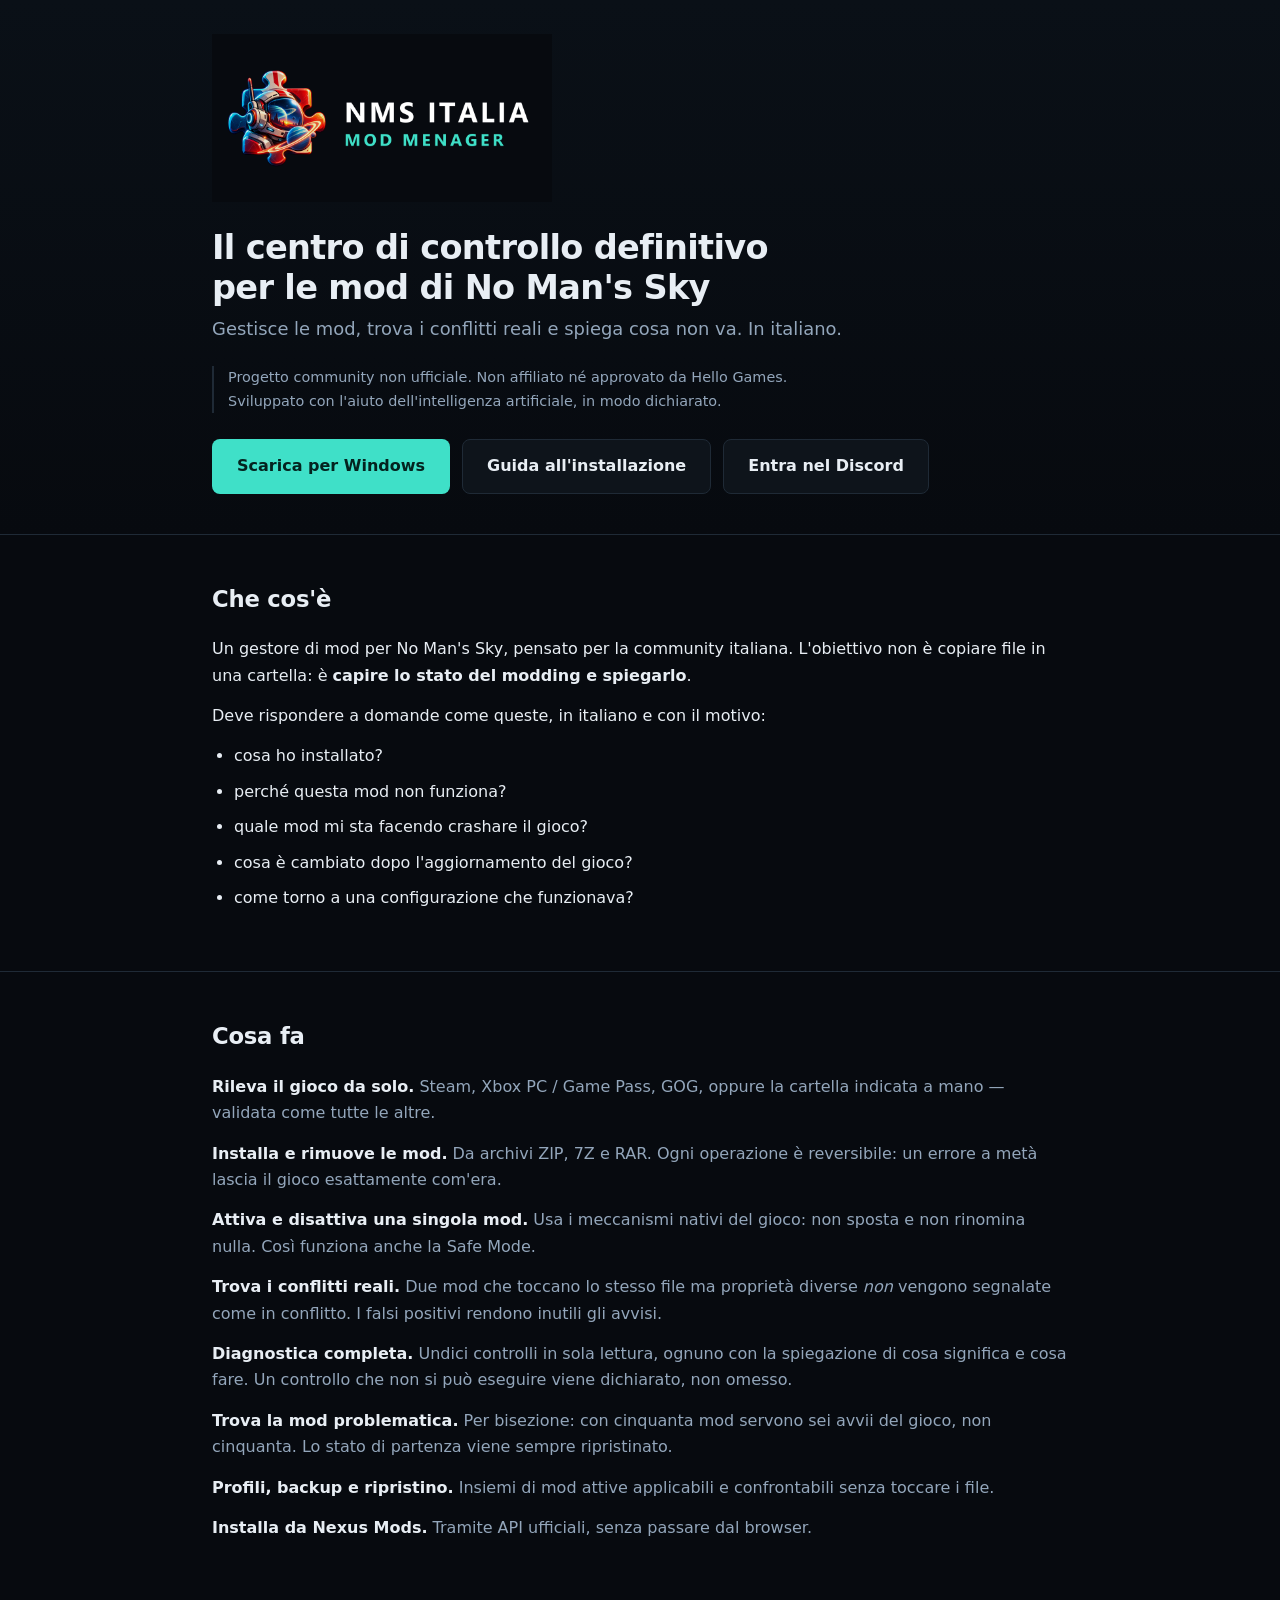
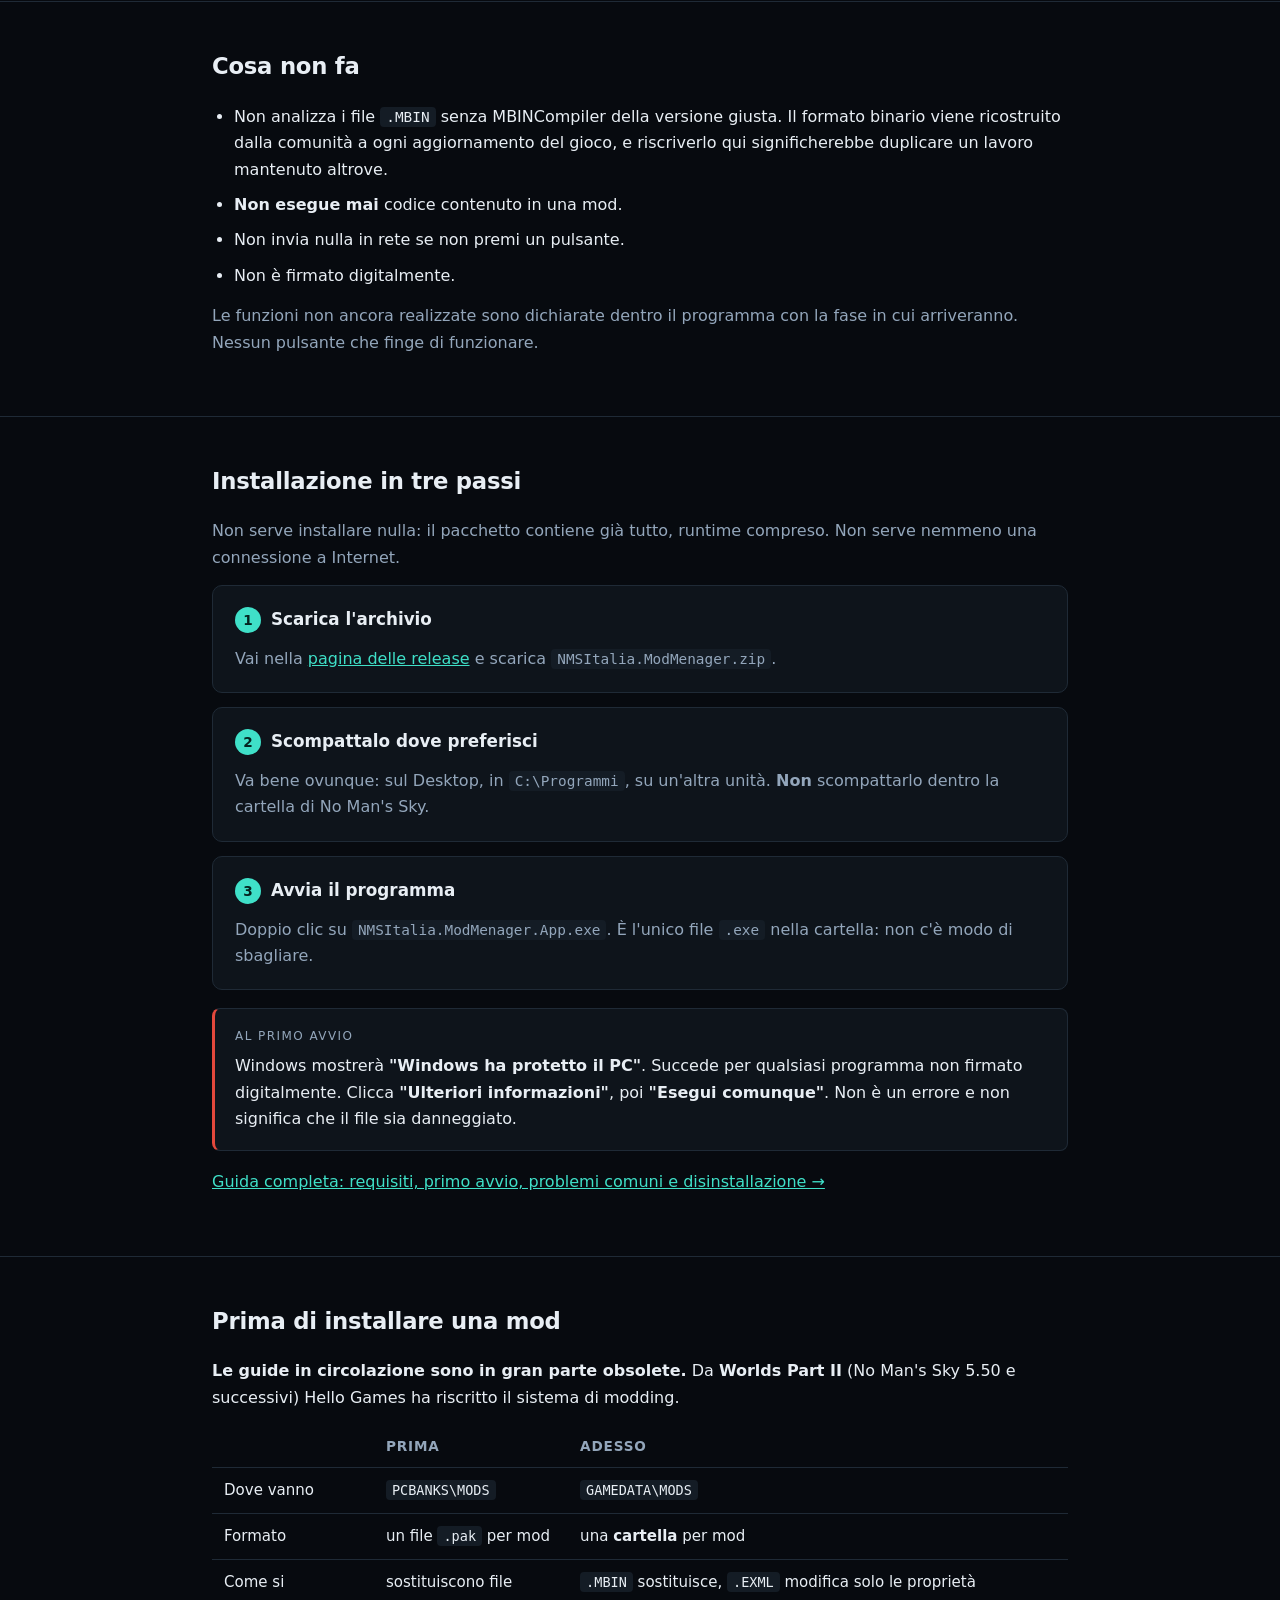
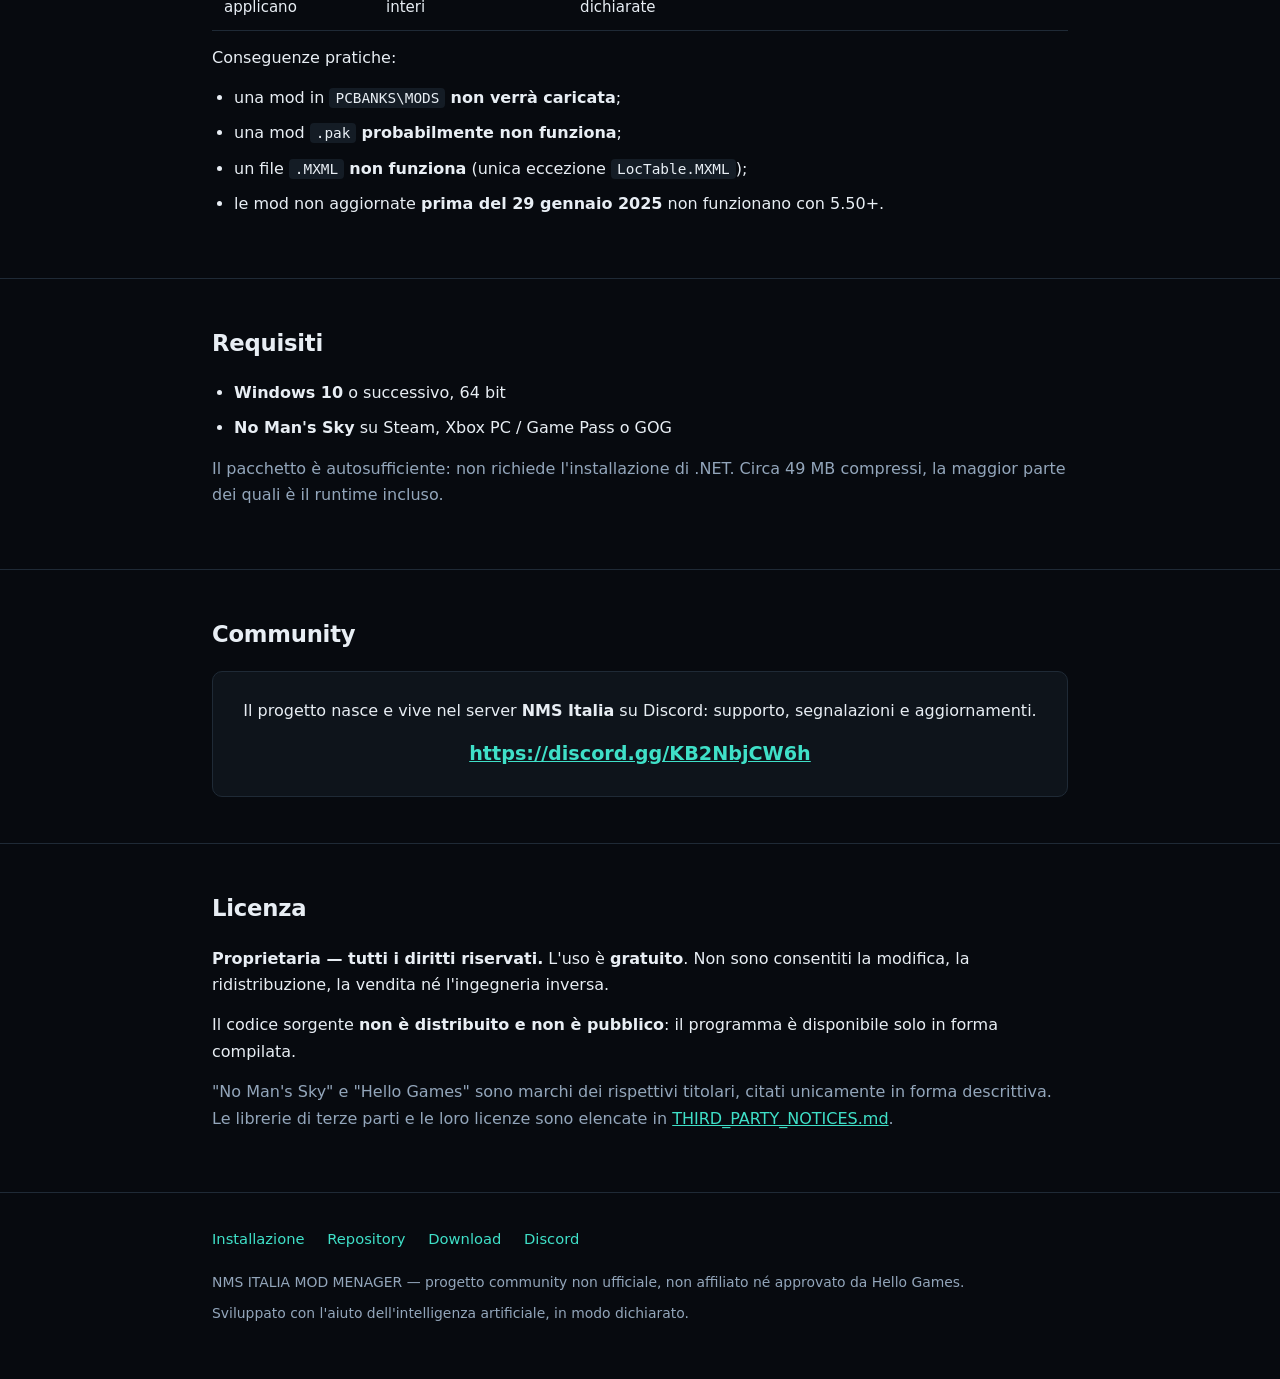
==== index.html @ 09c01c79 "Sito del progetto e guida all'installazione Aggiunta una pagina pubblica, perche' il repository da s" ====
<!DOCTYPE html>
<html lang="it">
<head>
<meta charset="utf-8">
<meta name="viewport" content="width=device-width, initial-scale=1">
<title>NMS ITALIA MOD MENAGER — gestore di mod per No Man's Sky</title>
<meta name="description" content="Gestore di mod per No Man's Sky, in italiano: rileva il gioco, installa e rimuove le mod, trova i conflitti reali e diagnostica i problemi. Gratuito, per Windows.">
<meta property="og:title" content="NMS ITALIA MOD MENAGER">
<meta property="og:description" content="Il centro di controllo definitivo per le mod di No Man's Sky. Gratuito, in italiano, per Windows.">
<meta property="og:image" content="docs/immagini/lockup.png">
<meta property="og:type" content="website">
<link rel="icon" href="docs/immagini/icona.png">
<link rel="stylesheet" href="stile.css">
</head>
<body>

<header>
  <div class="contenitore">
    <img class="marchio" src="docs/immagini/lockup.png" alt="NMS ITALIA MOD MENAGER">
    <h1>Il centro di controllo definitivo<br>per le mod di No Man's Sky</h1>
    <p class="tagline">Gestisce le mod, trova i conflitti reali e spiega cosa non va. In italiano.</p>
    <p class="avviso">
      Progetto community non ufficiale. Non affiliato né approvato da Hello Games.<br>
      Sviluppato con l'aiuto dell'intelligenza artificiale, in modo dichiarato.
    </p>
    <div class="pulsanti">
      <a class="bottone primario" href="https://github.com/Sbri0110/NMS-ITALIA-MOD-MENAGER/releases/latest">Scarica per Windows</a>
      <a class="bottone secondario" href="installazione.html">Guida all'installazione</a>
      <a class="bottone secondario" href="https://discord.gg/KB2NbjCW6h">Entra nel Discord</a>
    </div>
  </div>
</header>

<section>
  <div class="contenitore">
    <h2>Che cos'è</h2>
    <p>
      Un gestore di mod per No Man's Sky, pensato per la community italiana.
      L'obiettivo non è copiare file in una cartella: è <strong>capire lo stato del
      modding e spiegarlo</strong>.
    </p>
    <p>Deve rispondere a domande come queste, in italiano e con il motivo:</p>
    <ul>
      <li>cosa ho installato?</li>
      <li>perché questa mod non funziona?</li>
      <li>quale mod mi sta facendo crashare il gioco?</li>
      <li>cosa è cambiato dopo l'aggiornamento del gioco?</li>
      <li>come torno a una configurazione che funzionava?</li>
    </ul>
  </div>
</section>

<section>
  <div class="contenitore">
    <h2>Cosa fa</h2>
    <div class="funzione"><b>Rileva il gioco da solo.</b> <span>Steam, Xbox PC / Game Pass, GOG, oppure la cartella indicata a mano — validata come tutte le altre.</span></div>
    <div class="funzione"><b>Installa e rimuove le mod.</b> <span>Da archivi ZIP, 7Z e RAR. Ogni operazione è reversibile: un errore a metà lascia il gioco esattamente com'era.</span></div>
    <div class="funzione"><b>Attiva e disattiva una singola mod.</b> <span>Usa i meccanismi nativi del gioco: non sposta e non rinomina nulla. Così funziona anche la Safe Mode.</span></div>
    <div class="funzione"><b>Trova i conflitti reali.</b> <span>Due mod che toccano lo stesso file ma proprietà diverse <em>non</em> vengono segnalate come in conflitto. I falsi positivi rendono inutili gli avvisi.</span></div>
    <div class="funzione"><b>Diagnostica completa.</b> <span>Undici controlli in sola lettura, ognuno con la spiegazione di cosa significa e cosa fare. Un controllo che non si può eseguire viene dichiarato, non omesso.</span></div>
    <div class="funzione"><b>Trova la mod problematica.</b> <span>Per bisezione: con cinquanta mod servono sei avvii del gioco, non cinquanta. Lo stato di partenza viene sempre ripristinato.</span></div>
    <div class="funzione"><b>Profili, backup e ripristino.</b> <span>Insiemi di mod attive applicabili e confrontabili senza toccare i file.</span></div>
    <div class="funzione"><b>Installa da Nexus Mods.</b> <span>Tramite API ufficiali, senza passare dal browser.</span></div>
  </div>
</section>

<section>
  <div class="contenitore">
    <h2>Cosa non fa</h2>
    <ul>
      <li>Non analizza i file <code>.MBIN</code> senza MBINCompiler della versione giusta. Il formato binario viene ricostruito dalla comunità a ogni aggiornamento del gioco, e riscriverlo qui significherebbe duplicare un lavoro mantenuto altrove.</li>
      <li><strong>Non esegue mai</strong> codice contenuto in una mod.</li>
      <li>Non invia nulla in rete se non premi un pulsante.</li>
      <li>Non è firmato digitalmente.</li>
    </ul>
    <p style="color:var(--testo-tenue)">
      Le funzioni non ancora realizzate sono dichiarate dentro il programma con la
      fase in cui arriveranno. Nessun pulsante che finge di funzionare.
    </p>
  </div>
</section>

<section id="installazione">
  <div class="contenitore">
    <h2>Installazione in tre passi</h2>
    <p style="color:var(--testo-tenue)">
      Non serve installare nulla: il pacchetto contiene già tutto, runtime compreso.
      Non serve nemmeno una connessione a Internet.
    </p>

    <div class="passo">
      <span class="numero">1</span><h3>Scarica l'archivio</h3>
      <p>
        Vai nella <a href="https://github.com/Sbri0110/NMS-ITALIA-MOD-MENAGER/releases/latest">pagina delle release</a>
        e scarica <code>NMSItalia.ModMenager.zip</code>.
      </p>
    </div>

    <div class="passo">
      <span class="numero">2</span><h3>Scompattalo dove preferisci</h3>
      <p>
        Va bene ovunque: sul Desktop, in <code>C:\Programmi</code>, su un'altra unità.
        <strong>Non</strong> scompattarlo dentro la cartella di No Man's Sky.
      </p>
    </div>

    <div class="passo">
      <span class="numero">3</span><h3>Avvia il programma</h3>
      <p>
        Doppio clic su <code>NMSItalia.ModMenager.App.exe</code>. È l'unico file
        <code>.exe</code> nella cartella: non c'è modo di sbagliare.
      </p>
    </div>

    <div class="riquadro attenzione">
      <p class="titolo">Al primo avvio</p>
      <p style="margin:0">
        Windows mostrerà <strong>"Windows ha protetto il PC"</strong>. Succede per
        qualsiasi programma non firmato digitalmente. Clicca
        <strong>"Ulteriori informazioni"</strong>, poi <strong>"Esegui comunque"</strong>.
        Non è un errore e non significa che il file sia danneggiato.
      </p>
    </div>

    <p>
      <a href="installazione.html">Guida completa: requisiti, primo avvio, problemi comuni e disinstallazione →</a>
    </p>
  </div>
</section>

<section>
  <div class="contenitore">
    <h2>Prima di installare una mod</h2>
    <p>
      <strong>Le guide in circolazione sono in gran parte obsolete.</strong> Da
      <strong>Worlds Part II</strong> (No Man's Sky 5.50 e successivi) Hello Games ha
      riscritto il sistema di modding.
    </p>
    <table>
      <tr><th></th><th>Prima</th><th>Adesso</th></tr>
      <tr><td>Dove vanno</td><td><code>PCBANKS\MODS</code></td><td><code>GAMEDATA\MODS</code></td></tr>
      <tr><td>Formato</td><td>un file <code>.pak</code> per mod</td><td>una <strong>cartella</strong> per mod</td></tr>
      <tr><td>Come si applicano</td><td>sostituiscono file interi</td><td><code>.MBIN</code> sostituisce, <code>.EXML</code> modifica solo le proprietà dichiarate</td></tr>
    </table>
    <p>Conseguenze pratiche:</p>
    <ul>
      <li>una mod in <code>PCBANKS\MODS</code> <strong>non verrà caricata</strong>;</li>
      <li>una mod <code>.pak</code> <strong>probabilmente non funziona</strong>;</li>
      <li>un file <code>.MXML</code> <strong>non funziona</strong> (unica eccezione <code>LocTable.MXML</code>);</li>
      <li>le mod non aggiornate <strong>prima del 29 gennaio 2025</strong> non funzionano con 5.50+.</li>
    </ul>
  </div>
</section>

<section>
  <div class="contenitore">
    <h2>Requisiti</h2>
    <ul>
      <li><strong>Windows 10</strong> o successivo, 64 bit</li>
      <li><strong>No Man's Sky</strong> su Steam, Xbox PC / Game Pass o GOG</li>
    </ul>
    <p style="color:var(--testo-tenue)">
      Il pacchetto è autosufficiente: non richiede l'installazione di .NET.
      Circa 49 MB compressi, la maggior parte dei quali è il runtime incluso.
    </p>
  </div>
</section>

<section>
  <div class="contenitore">
    <h2>Community</h2>
    <div class="discord">
      <p style="margin-top:0">
        Il progetto nasce e vive nel server <strong>NMS Italia</strong> su Discord:
        supporto, segnalazioni e aggiornamenti.
      </p>
      <a href="https://discord.gg/KB2NbjCW6h">https://discord.gg/KB2NbjCW6h</a>
    </div>
  </div>
</section>

<section>
  <div class="contenitore">
    <h2>Licenza</h2>
    <p>
      <strong>Proprietaria — tutti i diritti riservati.</strong> L'uso è
      <strong>gratuito</strong>. Non sono consentiti la modifica, la
      ridistribuzione, la vendita né l'ingegneria inversa.
    </p>
    <p>
      Il codice sorgente <strong>non è distribuito e non è pubblico</strong>: il
      programma è disponibile solo in forma compilata.
    </p>
    <p style="color:var(--testo-tenue)">
      "No Man's Sky" e "Hello Games" sono marchi dei rispettivi titolari, citati
      unicamente in forma descrittiva. Le librerie di terze parti e le loro licenze
      sono elencate in <a href="https://github.com/Sbri0110/NMS-ITALIA-MOD-MENAGER/blob/main/THIRD_PARTY_NOTICES.md">THIRD_PARTY_NOTICES.md</a>.
    </p>
  </div>
</section>

<footer>
  <div class="contenitore">
    <nav class="sopra">
      <a href="installazione.html">Installazione</a>
      <a href="https://github.com/Sbri0110/NMS-ITALIA-MOD-MENAGER">Repository</a>
      <a href="https://github.com/Sbri0110/NMS-ITALIA-MOD-MENAGER/releases/latest">Download</a>
      <a href="https://discord.gg/KB2NbjCW6h">Discord</a>
    </nav>
    <p>NMS ITALIA MOD MENAGER — progetto community non ufficiale, non affiliato né approvato da Hello Games.</p>
    <p>Sviluppato con l'aiuto dell'intelligenza artificiale, in modo dichiarato.</p>
  </div>
</footer>

</body>
</html>
---- stile.css ----
/* NMS ITALIA MOD MENAGER — foglio di stile del sito.
   Nessuna risorsa esterna: niente font remoti, niente CDN. Il sito funziona
   anche offline, come il programma. */

:root {
  --sfondo: #070A0F;
  --superficie: #0E141B;
  --superficie-alta: #141C25;
  --bordo: #1F2A36;
  --testo: #E8EEF4;
  --testo-tenue: #93A6BB;
  --accento: #3FE0C8;
  --rosso: #E4483C;
}

* { box-sizing: border-box; }
html { scroll-behavior: smooth; }

body {
  margin: 0;
  background: var(--sfondo);
  color: var(--testo);
  font-family: "Segoe UI", system-ui, -apple-system, sans-serif;
  font-size: 16px;
  line-height: 1.65;
  -webkit-font-smoothing: antialiased;
}

.contenitore { max-width: 900px; margin: 0 auto; padding: 0 22px; }
a { color: var(--accento); }

/* --- Intestazione --- */
header {
  border-bottom: 1px solid var(--bordo);
  background: linear-gradient(180deg, #0A1017 0%, var(--sfondo) 100%);
  padding: 34px 0 40px;
}
.marchio { max-width: 340px; width: 100%; height: auto; display: block; }
h1 {
  font-size: 2.1rem;
  margin: 26px 0 6px;
  letter-spacing: -0.02em;
  line-height: 1.2;
}
.tagline { color: var(--testo-tenue); font-size: 1.12rem; margin: 0 0 22px; }
.avviso {
  color: var(--testo-tenue);
  font-size: 0.9rem;
  border-left: 2px solid var(--bordo);
  padding-left: 14px;
  margin: 0 0 26px;
}

/* --- Pulsanti --- */
.pulsanti { display: flex; flex-wrap: wrap; gap: 12px; }
.bottone {
  display: inline-block;
  padding: 13px 24px;
  border-radius: 8px;
  text-decoration: none;
  font-weight: 600;
  border: 1px solid transparent;
  transition: opacity 0.15s;
}
.bottone:hover { opacity: 0.85; }
.primario { background: var(--accento); color: #04231F; }
.secondario { border-color: var(--bordo); color: var(--testo); background: var(--superficie); }

/* --- Sezioni --- */
section { padding: 46px 0; border-bottom: 1px solid var(--bordo); }
h2 { font-size: 1.42rem; margin: 0 0 18px; letter-spacing: -0.01em; }
h3 { font-size: 1.05rem; margin: 26px 0 8px; }
p { margin: 0 0 14px; }
ul { padding-left: 22px; margin: 0 0 14px; }
li { margin-bottom: 9px; }
ol { padding-left: 22px; }
code {
  background: var(--superficie-alta);
  padding: 2px 6px;
  border-radius: 4px;
  font-size: 0.9em;
  font-family: Consolas, "DejaVu Sans Mono", monospace;
}
pre {
  background: var(--superficie-alta);
  border: 1px solid var(--bordo);
  border-radius: 8px;
  padding: 14px 16px;
  overflow-x: auto;
  font-size: 0.88rem;
}
pre code { background: none; padding: 0; }

/* --- Elenchi con titolo --- */
.funzione { margin-bottom: 14px; }
.funzione b { color: var(--testo); }
.funzione span { color: var(--testo-tenue); }

/* --- Passi --- */
.passo {
  background: var(--superficie);
  border: 1px solid var(--bordo);
  border-radius: 10px;
  padding: 20px 22px;
  margin-bottom: 14px;
}
.passo .numero {
  display: inline-block;
  width: 26px; height: 26px;
  line-height: 26px;
  text-align: center;
  border-radius: 50%;
  background: var(--accento);
  color: #04231F;
  font-weight: 700;
  font-size: 0.85rem;
  margin-right: 10px;
}
.passo h3 { display: inline; margin: 0; font-size: 1.05rem; }
.passo p { margin: 10px 0 0; color: var(--testo-tenue); }
.passo p:first-of-type { margin-top: 12px; }

/* --- Riquadri --- */
.riquadro {
  background: var(--superficie);
  border: 1px solid var(--bordo);
  border-left: 3px solid var(--accento);
  border-radius: 8px;
  padding: 18px 20px;
  margin: 18px 0;
}
.riquadro.attenzione { border-left-color: var(--rosso); }
.riquadro .titolo {
  font-size: 0.75rem;
  letter-spacing: 0.12em;
  text-transform: uppercase;
  color: var(--testo-tenue);
  margin: 0 0 6px;
}

/* --- Tabella --- */
table { width: 100%; border-collapse: collapse; margin: 14px 0; font-size: 0.94rem; }
th, td { text-align: left; padding: 10px 12px; border-bottom: 1px solid var(--bordo); }
th {
  color: var(--testo-tenue);
  font-weight: 600;
  font-size: 0.85rem;
  text-transform: uppercase;
  letter-spacing: 0.06em;
}

/* --- Discord --- */
.discord {
  background: var(--superficie);
  border: 1px solid var(--bordo);
  border-radius: 10px;
  padding: 26px;
  text-align: center;
}
.discord a { font-size: 1.2rem; font-weight: 600; word-break: break-all; }

/* --- Navigazione e piè di pagina --- */
footer {
  padding: 34px 0 46px;
  color: var(--testo-tenue);
  font-size: 0.87rem;
}
footer p { margin: 0 0 8px; }
nav.sopra { margin-bottom: 20px; font-size: 0.92rem; }
nav.sopra a { margin-right: 18px; text-decoration: none; }
nav.sopra a:hover { text-decoration: underline; }

/* --- Sommario della guida --- */
.sommario {
  background: var(--superficie);
  border: 1px solid var(--bordo);
  border-radius: 10px;
  padding: 18px 22px;
}
.sommario ol { margin: 0; }
.sommario li { margin-bottom: 6px; }

@media (max-width: 620px) {
  h1 { font-size: 1.6rem; }
  .marchio { max-width: 260px; }
  section { padding: 34px 0; }
}
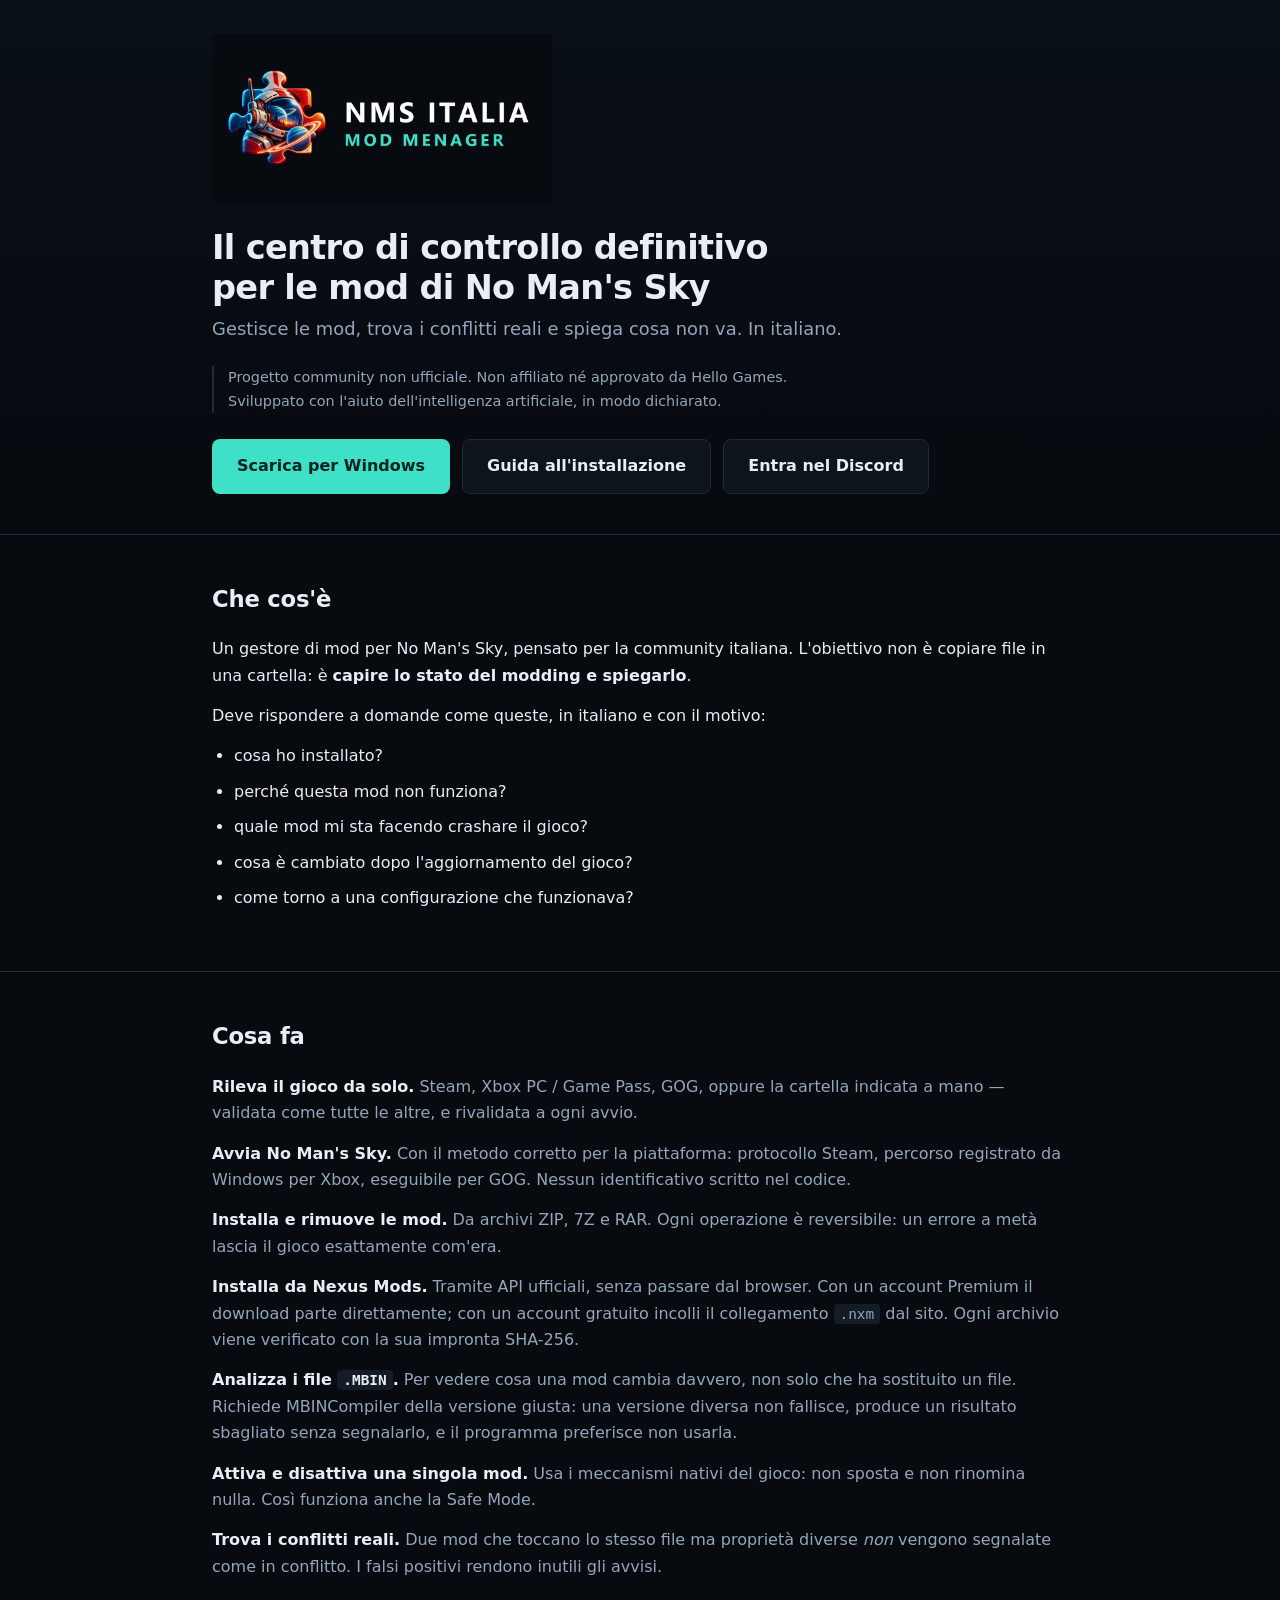
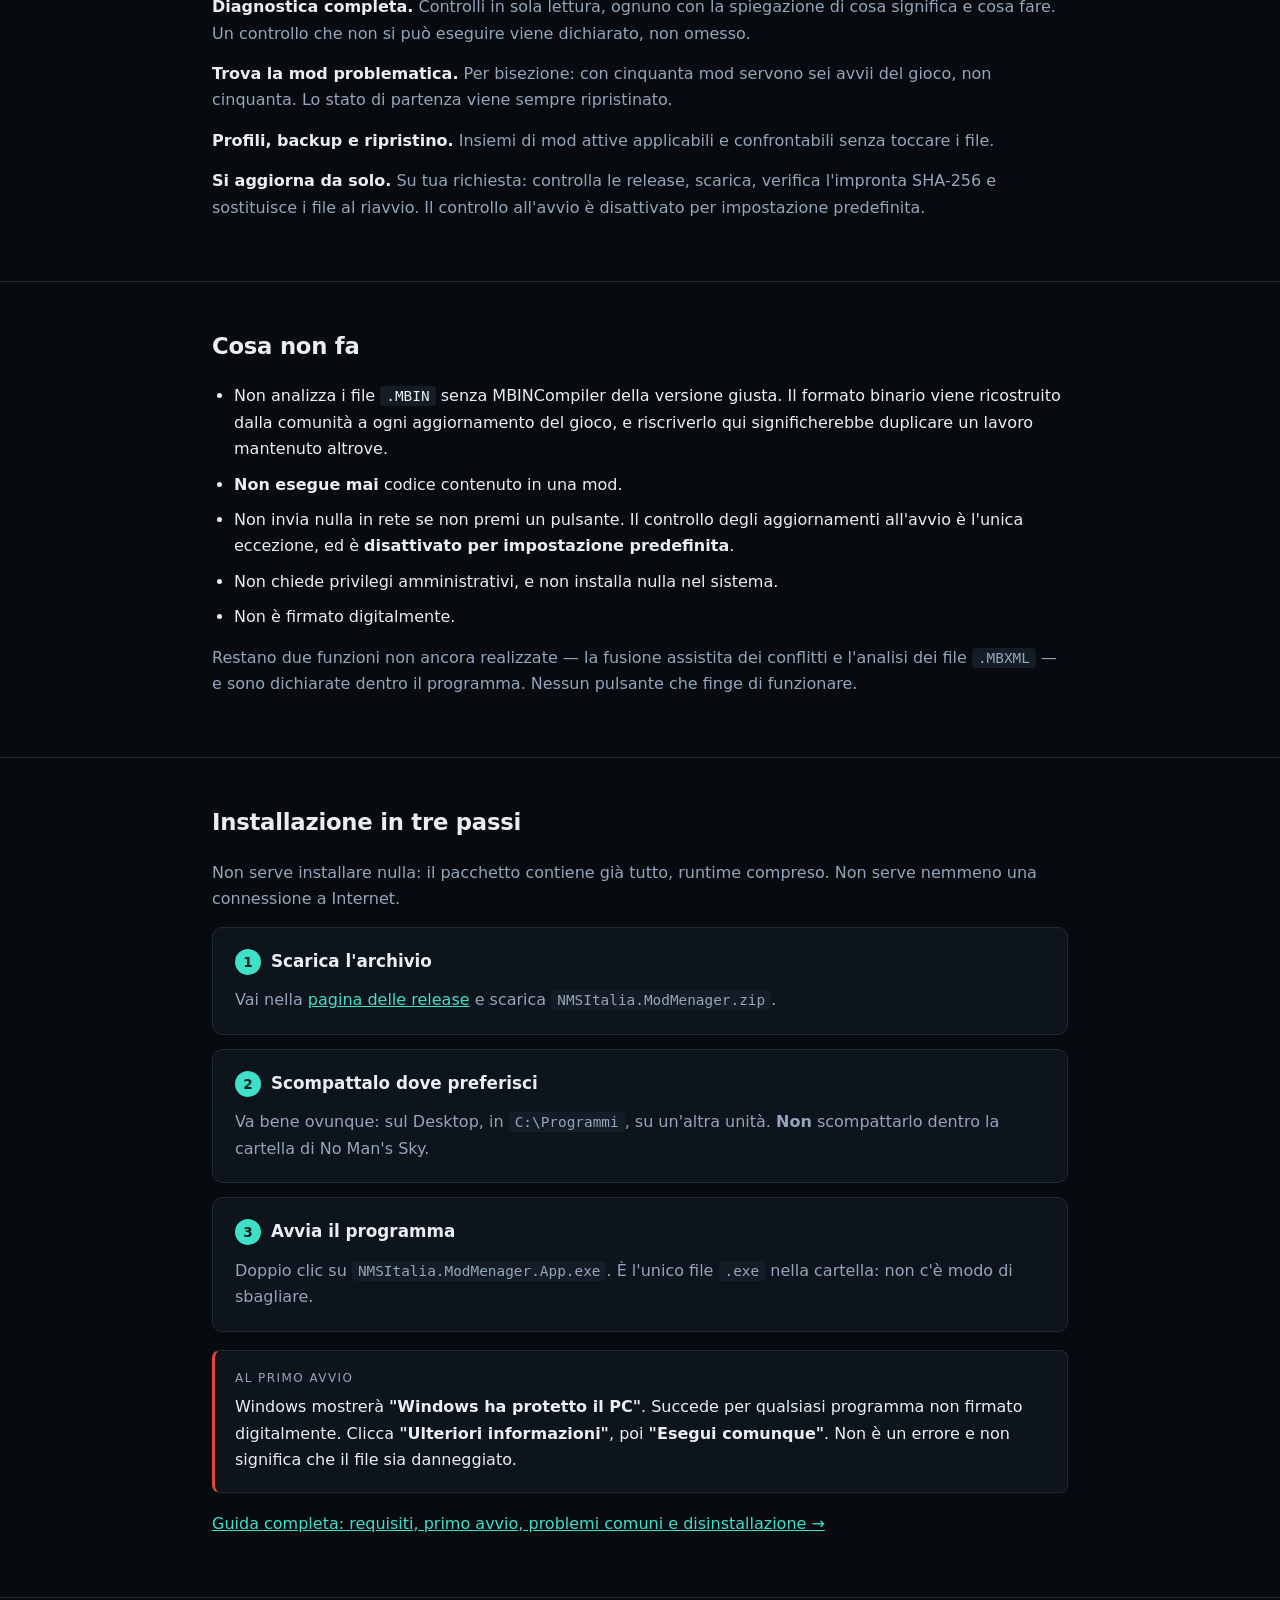
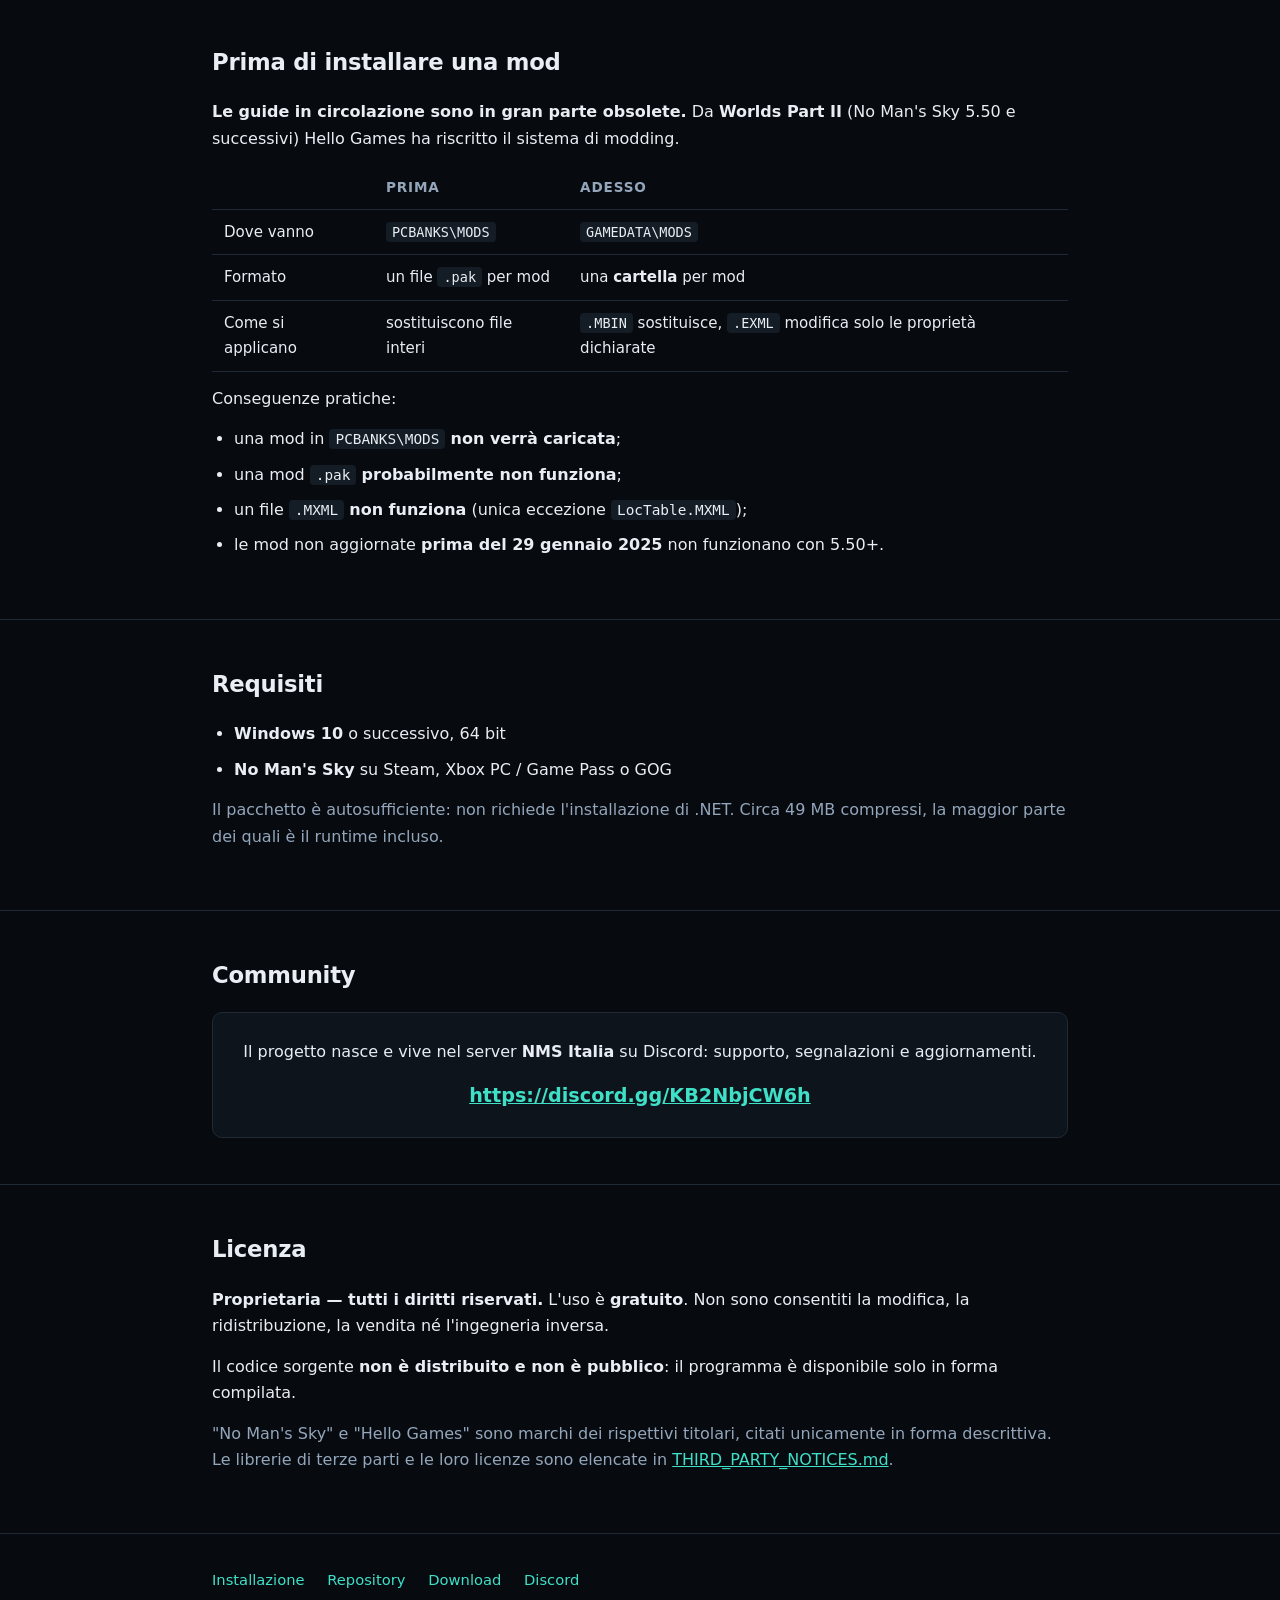
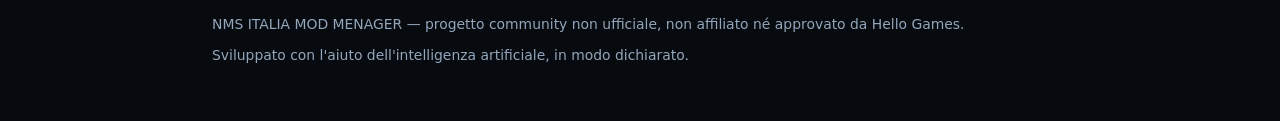
==== commit 627d314b: "Documenti aggiornati per la versione 1.1.0 La 1.1.0 aggiunge cinque funzioni rispetto alla 1.0.0: av" ====
--- a/index.html
+++ b/index.html
@@ -53,14 +53,17 @@
 <section>
   <div class="contenitore">
     <h2>Cosa fa</h2>
-    <div class="funzione"><b>Rileva il gioco da solo.</b> <span>Steam, Xbox PC / Game Pass, GOG, oppure la cartella indicata a mano — validata come tutte le altre.</span></div>
+    <div class="funzione"><b>Rileva il gioco da solo.</b> <span>Steam, Xbox PC / Game Pass, GOG, oppure la cartella indicata a mano — validata come tutte le altre, e rivalidata a ogni avvio.</span></div>
+    <div class="funzione"><b>Avvia No Man's Sky.</b> <span>Con il metodo corretto per la piattaforma: protocollo Steam, percorso registrato da Windows per Xbox, eseguibile per GOG. Nessun identificativo scritto nel codice.</span></div>
     <div class="funzione"><b>Installa e rimuove le mod.</b> <span>Da archivi ZIP, 7Z e RAR. Ogni operazione è reversibile: un errore a metà lascia il gioco esattamente com'era.</span></div>
+    <div class="funzione"><b>Installa da Nexus Mods.</b> <span>Tramite API ufficiali, senza passare dal browser. Con un account Premium il download parte direttamente; con un account gratuito incolli il collegamento <code>.nxm</code> dal sito. Ogni archivio viene verificato con la sua impronta SHA-256.</span></div>
+    <div class="funzione"><b>Analizza i file <code>.MBIN</code>.</b> <span>Per vedere cosa una mod cambia davvero, non solo che ha sostituito un file. Richiede MBINCompiler della versione giusta: una versione diversa non fallisce, produce un risultato sbagliato senza segnalarlo, e il programma preferisce non usarla.</span></div>
     <div class="funzione"><b>Attiva e disattiva una singola mod.</b> <span>Usa i meccanismi nativi del gioco: non sposta e non rinomina nulla. Così funziona anche la Safe Mode.</span></div>
     <div class="funzione"><b>Trova i conflitti reali.</b> <span>Due mod che toccano lo stesso file ma proprietà diverse <em>non</em> vengono segnalate come in conflitto. I falsi positivi rendono inutili gli avvisi.</span></div>
-    <div class="funzione"><b>Diagnostica completa.</b> <span>Undici controlli in sola lettura, ognuno con la spiegazione di cosa significa e cosa fare. Un controllo che non si può eseguire viene dichiarato, non omesso.</span></div>
+    <div class="funzione"><b>Diagnostica completa.</b> <span>Controlli in sola lettura, ognuno con la spiegazione di cosa significa e cosa fare. Un controllo che non si può eseguire viene dichiarato, non omesso.</span></div>
     <div class="funzione"><b>Trova la mod problematica.</b> <span>Per bisezione: con cinquanta mod servono sei avvii del gioco, non cinquanta. Lo stato di partenza viene sempre ripristinato.</span></div>
     <div class="funzione"><b>Profili, backup e ripristino.</b> <span>Insiemi di mod attive applicabili e confrontabili senza toccare i file.</span></div>
-    <div class="funzione"><b>Installa da Nexus Mods.</b> <span>Tramite API ufficiali, senza passare dal browser.</span></div>
+    <div class="funzione"><b>Si aggiorna da solo.</b> <span>Su tua richiesta: controlla le release, scarica, verifica l'impronta SHA-256 e sostituisce i file al riavvio. Il controllo all'avvio è disattivato per impostazione predefinita.</span></div>
   </div>
 </section>
 
@@ -70,12 +73,14 @@
     <ul>
       <li>Non analizza i file <code>.MBIN</code> senza MBINCompiler della versione giusta. Il formato binario viene ricostruito dalla comunità a ogni aggiornamento del gioco, e riscriverlo qui significherebbe duplicare un lavoro mantenuto altrove.</li>
       <li><strong>Non esegue mai</strong> codice contenuto in una mod.</li>
-      <li>Non invia nulla in rete se non premi un pulsante.</li>
+      <li>Non invia nulla in rete se non premi un pulsante. Il controllo degli aggiornamenti all'avvio è l'unica eccezione, ed è <strong>disattivato per impostazione predefinita</strong>.</li>
+      <li>Non chiede privilegi amministrativi, e non installa nulla nel sistema.</li>
       <li>Non è firmato digitalmente.</li>
     </ul>
     <p style="color:var(--testo-tenue)">
-      Le funzioni non ancora realizzate sono dichiarate dentro il programma con la
-      fase in cui arriveranno. Nessun pulsante che finge di funzionare.
+      Restano due funzioni non ancora realizzate — la fusione assistita dei
+      conflitti e l'analisi dei file <code>.MBXML</code> — e sono dichiarate
+      dentro il programma. Nessun pulsante che finge di funzionare.
     </p>
   </div>
 </section>
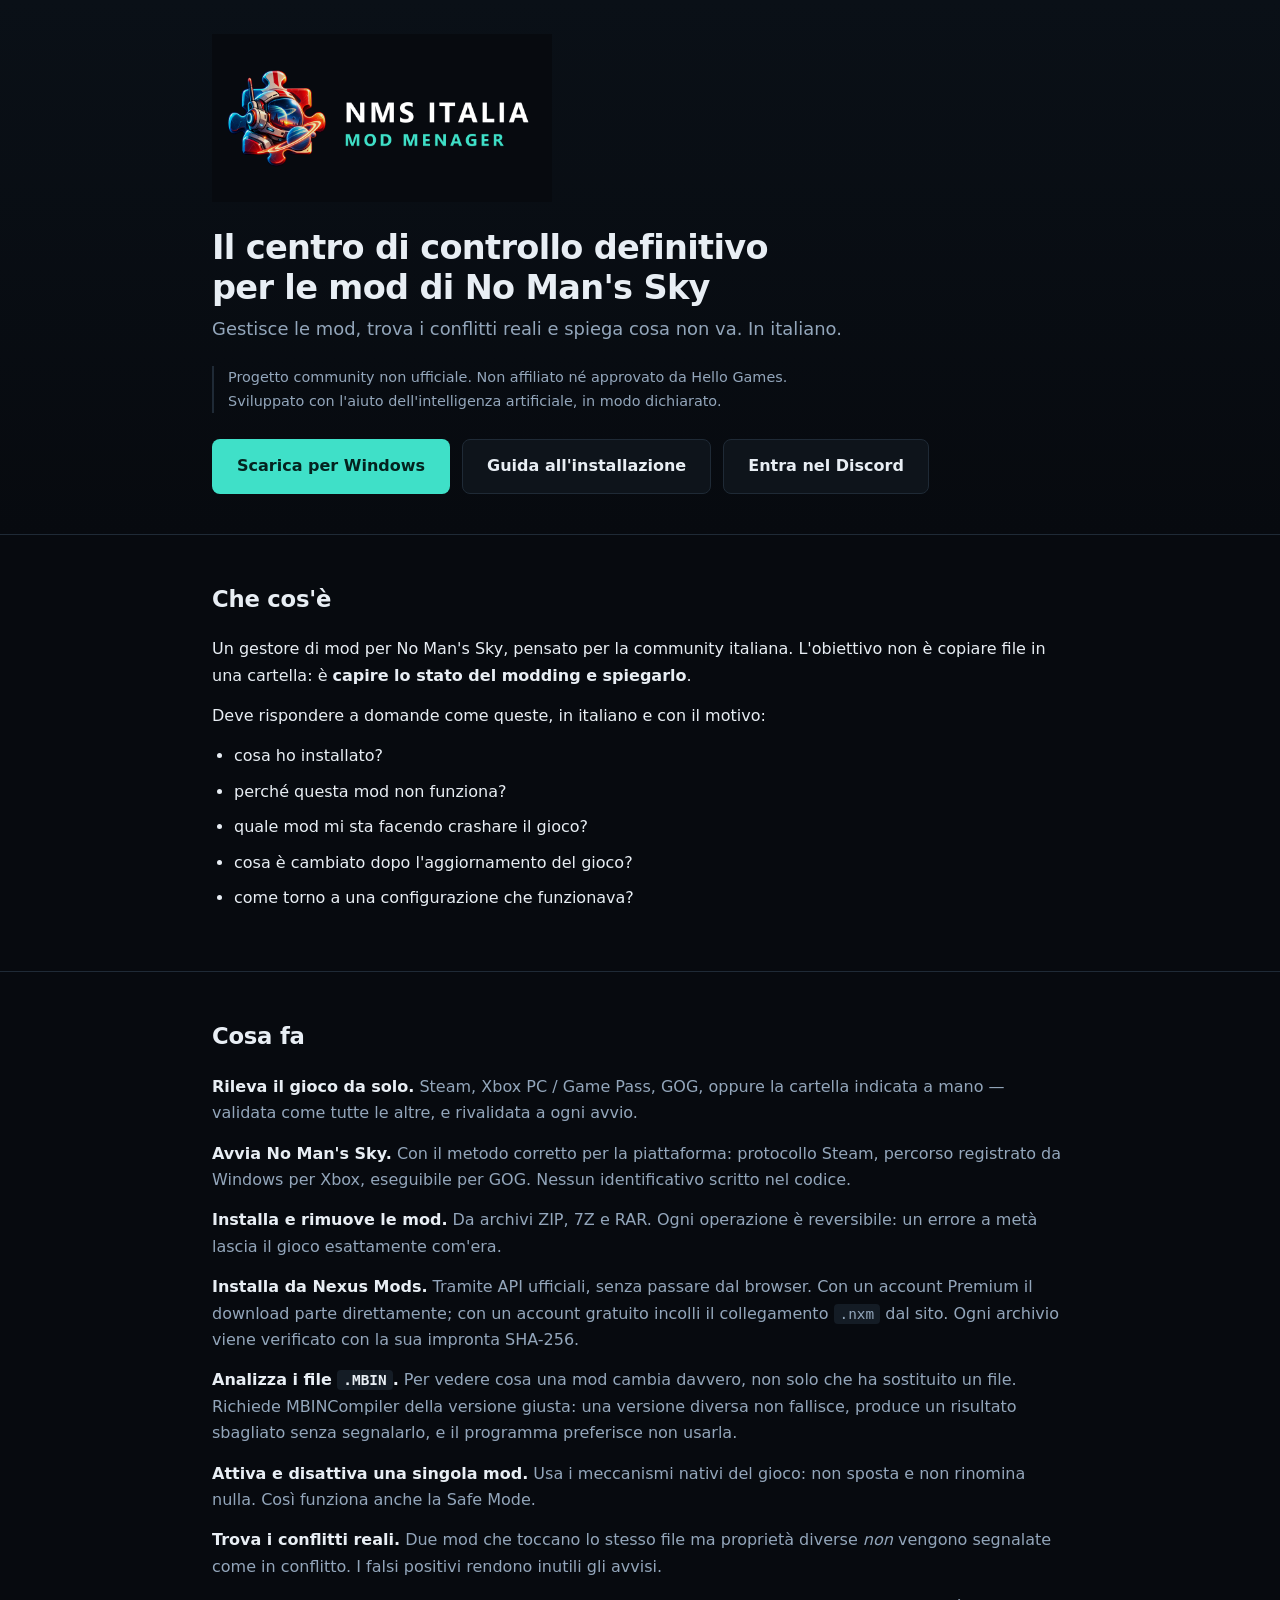
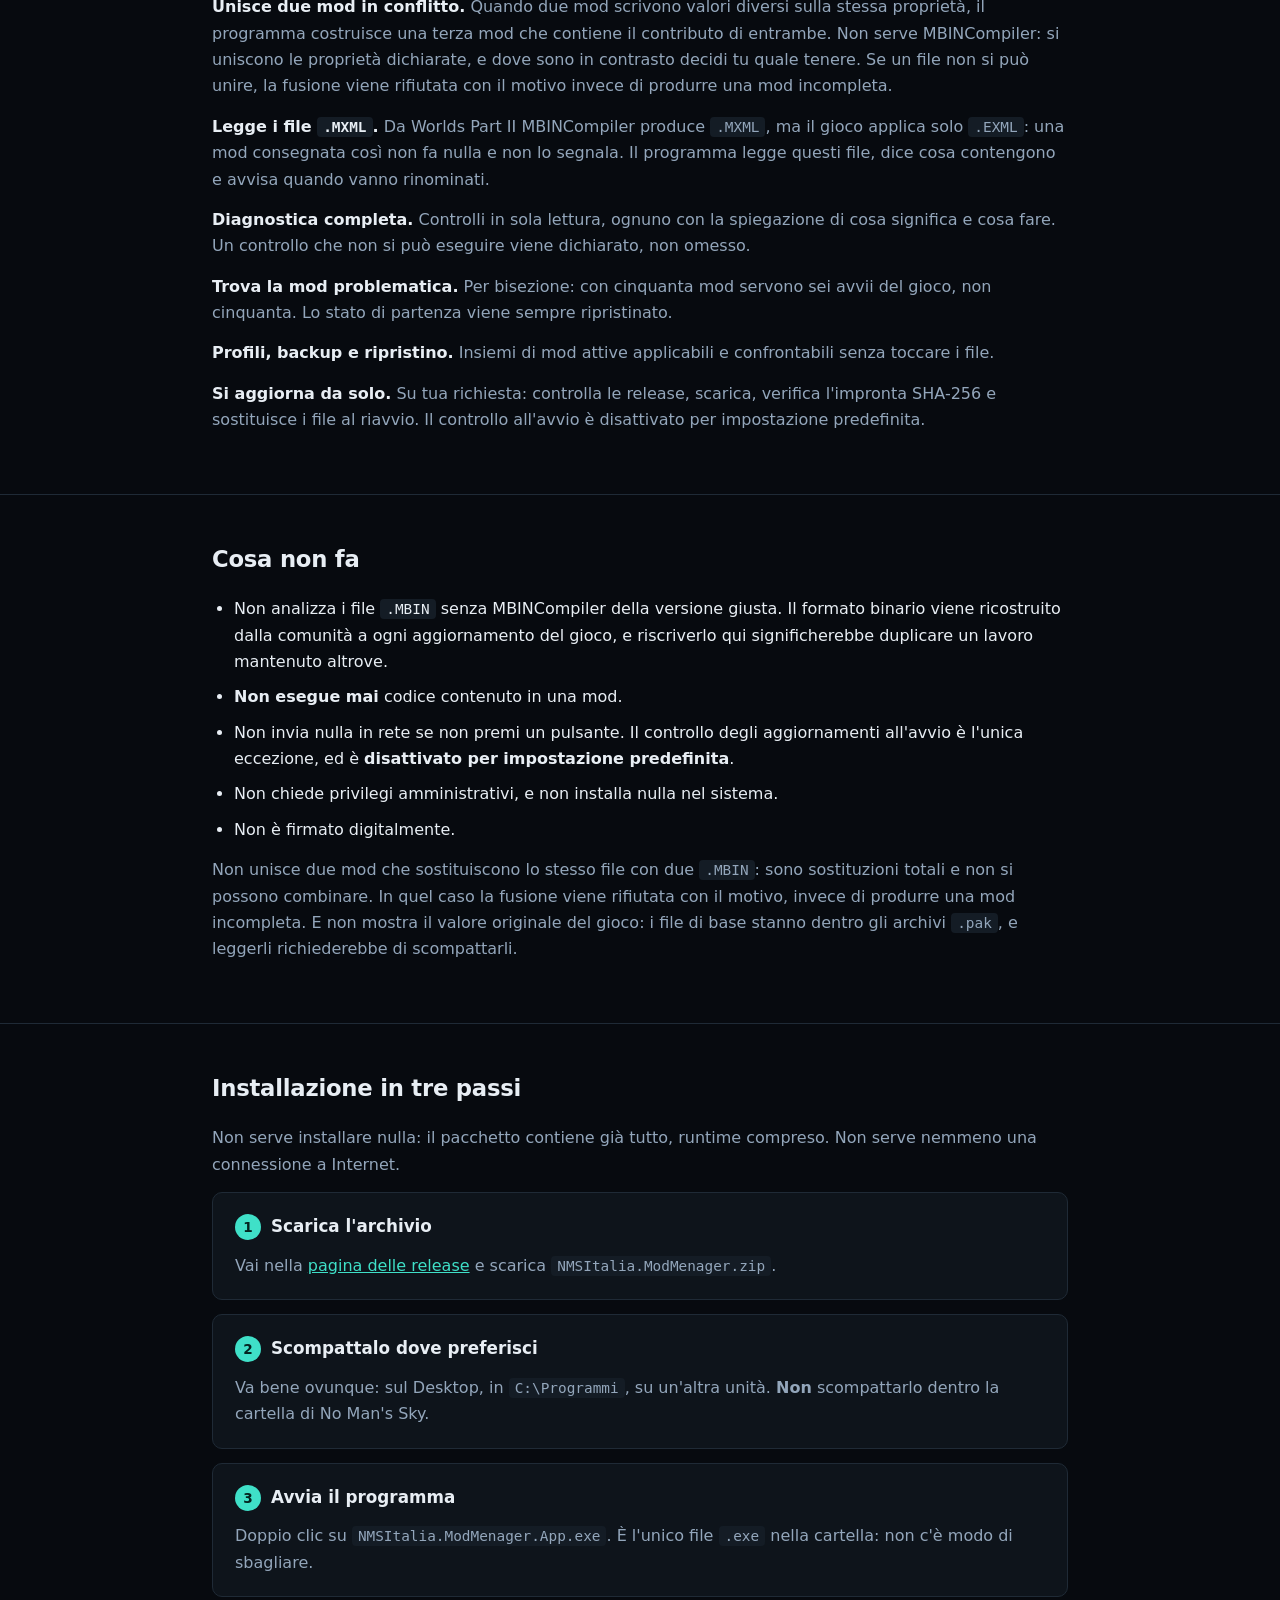
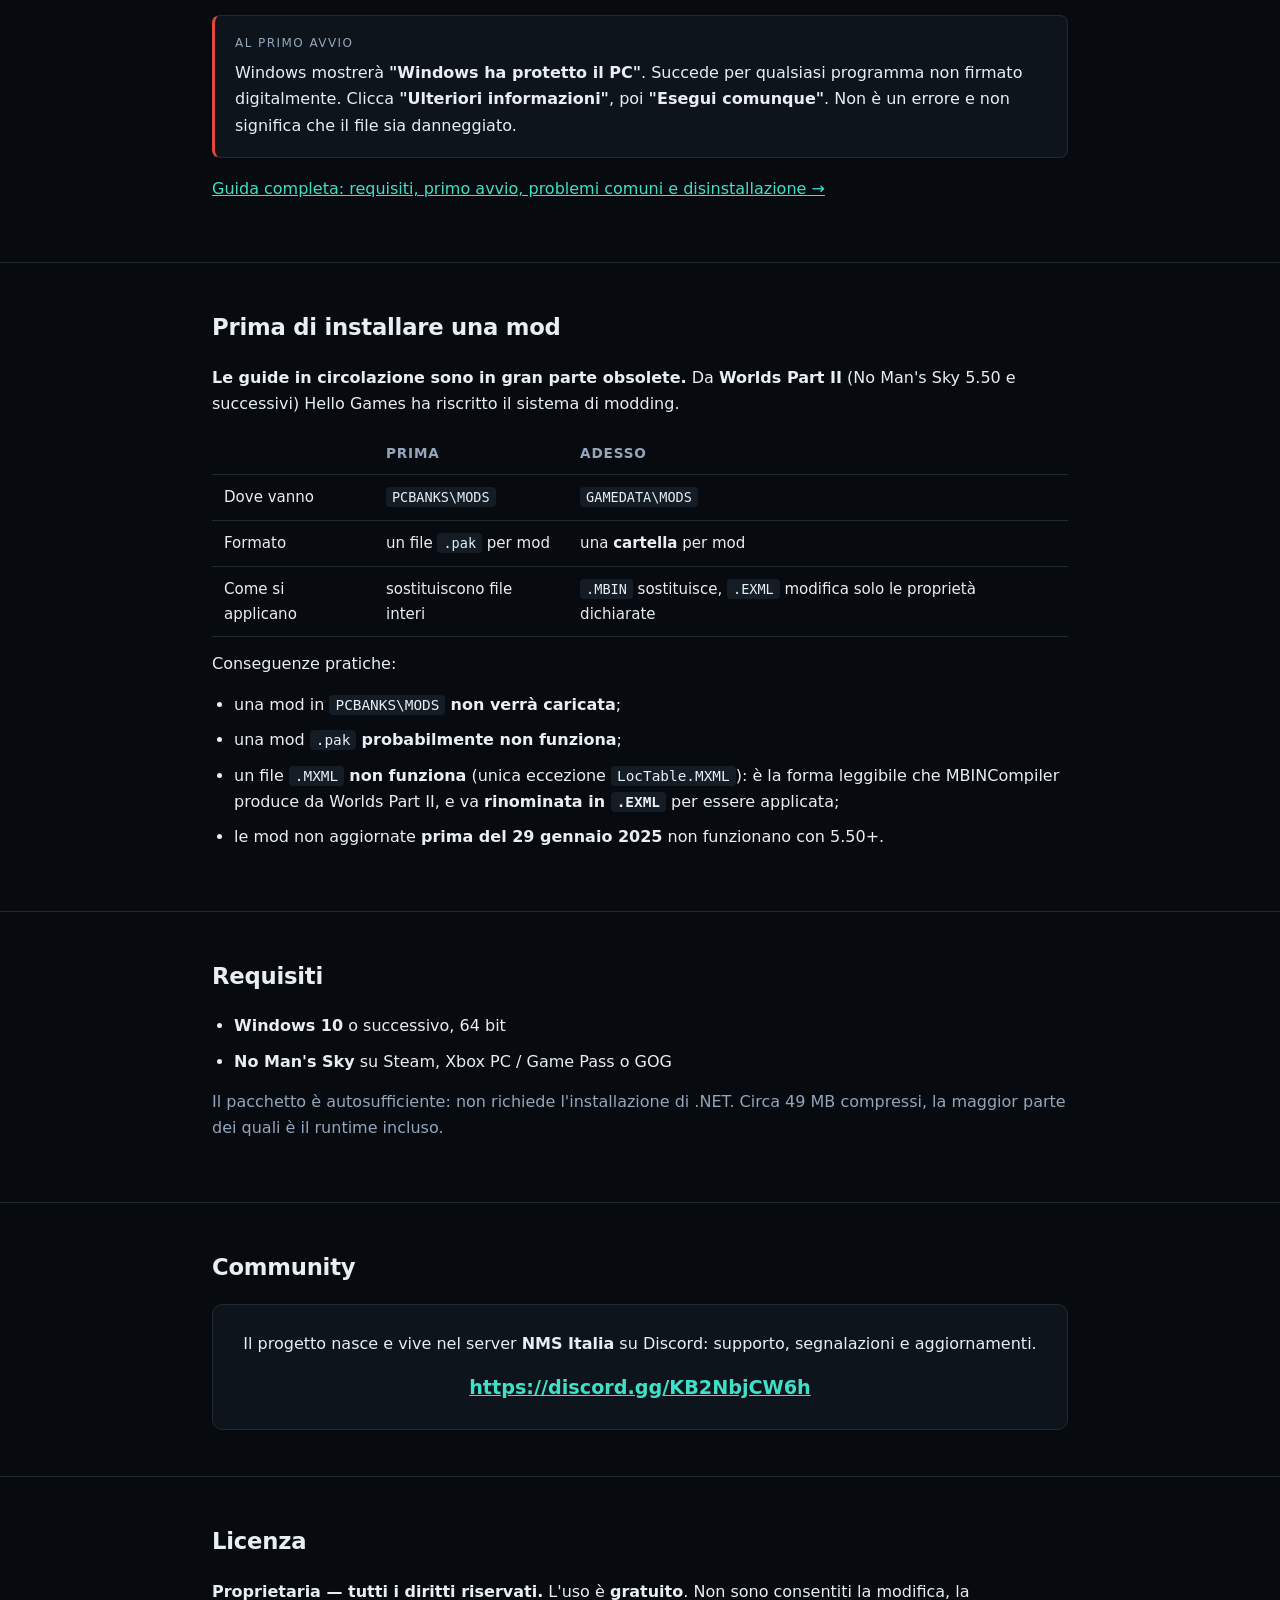
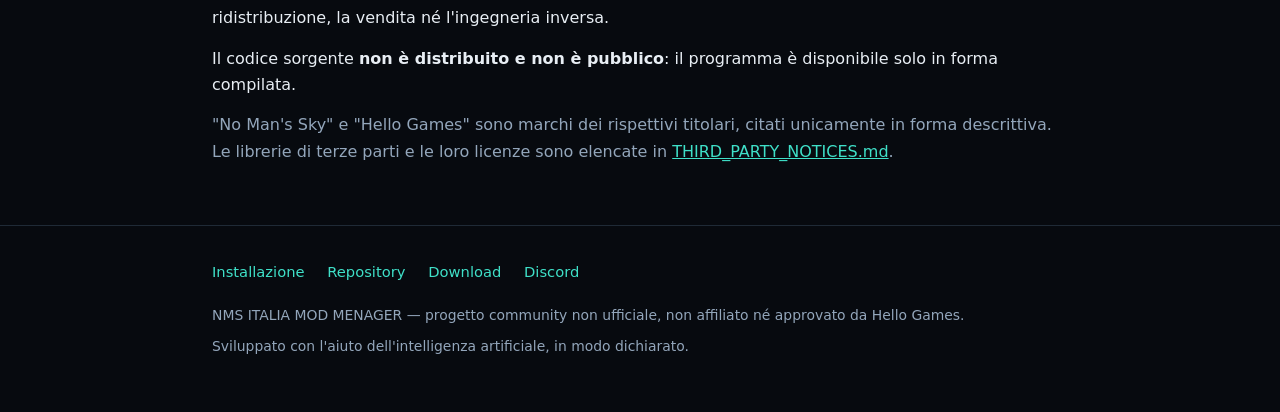
==== commit 62c919fd: "Documenti aggiornati per la versione 1.2.0 Chiude le ultime due funzioni dichiarate come mancanti ne" ====
--- a/index.html
+++ b/index.html
@@ -60,6 +60,8 @@
     <div class="funzione"><b>Analizza i file <code>.MBIN</code>.</b> <span>Per vedere cosa una mod cambia davvero, non solo che ha sostituito un file. Richiede MBINCompiler della versione giusta: una versione diversa non fallisce, produce un risultato sbagliato senza segnalarlo, e il programma preferisce non usarla.</span></div>
     <div class="funzione"><b>Attiva e disattiva una singola mod.</b> <span>Usa i meccanismi nativi del gioco: non sposta e non rinomina nulla. Così funziona anche la Safe Mode.</span></div>
     <div class="funzione"><b>Trova i conflitti reali.</b> <span>Due mod che toccano lo stesso file ma proprietà diverse <em>non</em> vengono segnalate come in conflitto. I falsi positivi rendono inutili gli avvisi.</span></div>
+    <div class="funzione"><b>Unisce due mod in conflitto.</b> <span>Quando due mod scrivono valori diversi sulla stessa proprietà, il programma costruisce una terza mod che contiene il contributo di entrambe. Non serve MBINCompiler: si uniscono le proprietà dichiarate, e dove sono in contrasto decidi tu quale tenere. Se un file non si può unire, la fusione viene rifiutata con il motivo invece di produrre una mod incompleta.</span></div>
+    <div class="funzione"><b>Legge i file <code>.MXML</code>.</b> <span>Da Worlds Part II MBINCompiler produce <code>.MXML</code>, ma il gioco applica solo <code>.EXML</code>: una mod consegnata così non fa nulla e non lo segnala. Il programma legge questi file, dice cosa contengono e avvisa quando vanno rinominati.</span></div>
     <div class="funzione"><b>Diagnostica completa.</b> <span>Controlli in sola lettura, ognuno con la spiegazione di cosa significa e cosa fare. Un controllo che non si può eseguire viene dichiarato, non omesso.</span></div>
     <div class="funzione"><b>Trova la mod problematica.</b> <span>Per bisezione: con cinquanta mod servono sei avvii del gioco, non cinquanta. Lo stato di partenza viene sempre ripristinato.</span></div>
     <div class="funzione"><b>Profili, backup e ripristino.</b> <span>Insiemi di mod attive applicabili e confrontabili senza toccare i file.</span></div>
@@ -78,9 +80,11 @@
       <li>Non è firmato digitalmente.</li>
     </ul>
     <p style="color:var(--testo-tenue)">
-      Restano due funzioni non ancora realizzate — la fusione assistita dei
-      conflitti e l'analisi dei file <code>.MBXML</code> — e sono dichiarate
-      dentro il programma. Nessun pulsante che finge di funzionare.
+      Non unisce due mod che sostituiscono lo stesso file con due <code>.MBIN</code>:
+      sono sostituzioni totali e non si possono combinare. In quel caso la fusione
+      viene rifiutata con il motivo, invece di produrre una mod incompleta.
+      E non mostra il valore originale del gioco: i file di base stanno dentro gli
+      archivi <code>.pak</code>, e leggerli richiederebbe di scompattarli.
     </p>
   </div>
 </section>
@@ -151,7 +155,7 @@
     <ul>
       <li>una mod in <code>PCBANKS\MODS</code> <strong>non verrà caricata</strong>;</li>
       <li>una mod <code>.pak</code> <strong>probabilmente non funziona</strong>;</li>
-      <li>un file <code>.MXML</code> <strong>non funziona</strong> (unica eccezione <code>LocTable.MXML</code>);</li>
+      <li>un file <code>.MXML</code> <strong>non funziona</strong> (unica eccezione <code>LocTable.MXML</code>): è la forma leggibile che MBINCompiler produce da Worlds Part II, e va <strong>rinominata in <code>.EXML</code></strong> per essere applicata;</li>
       <li>le mod non aggiornate <strong>prima del 29 gennaio 2025</strong> non funzionano con 5.50+.</li>
     </ul>
   </div>
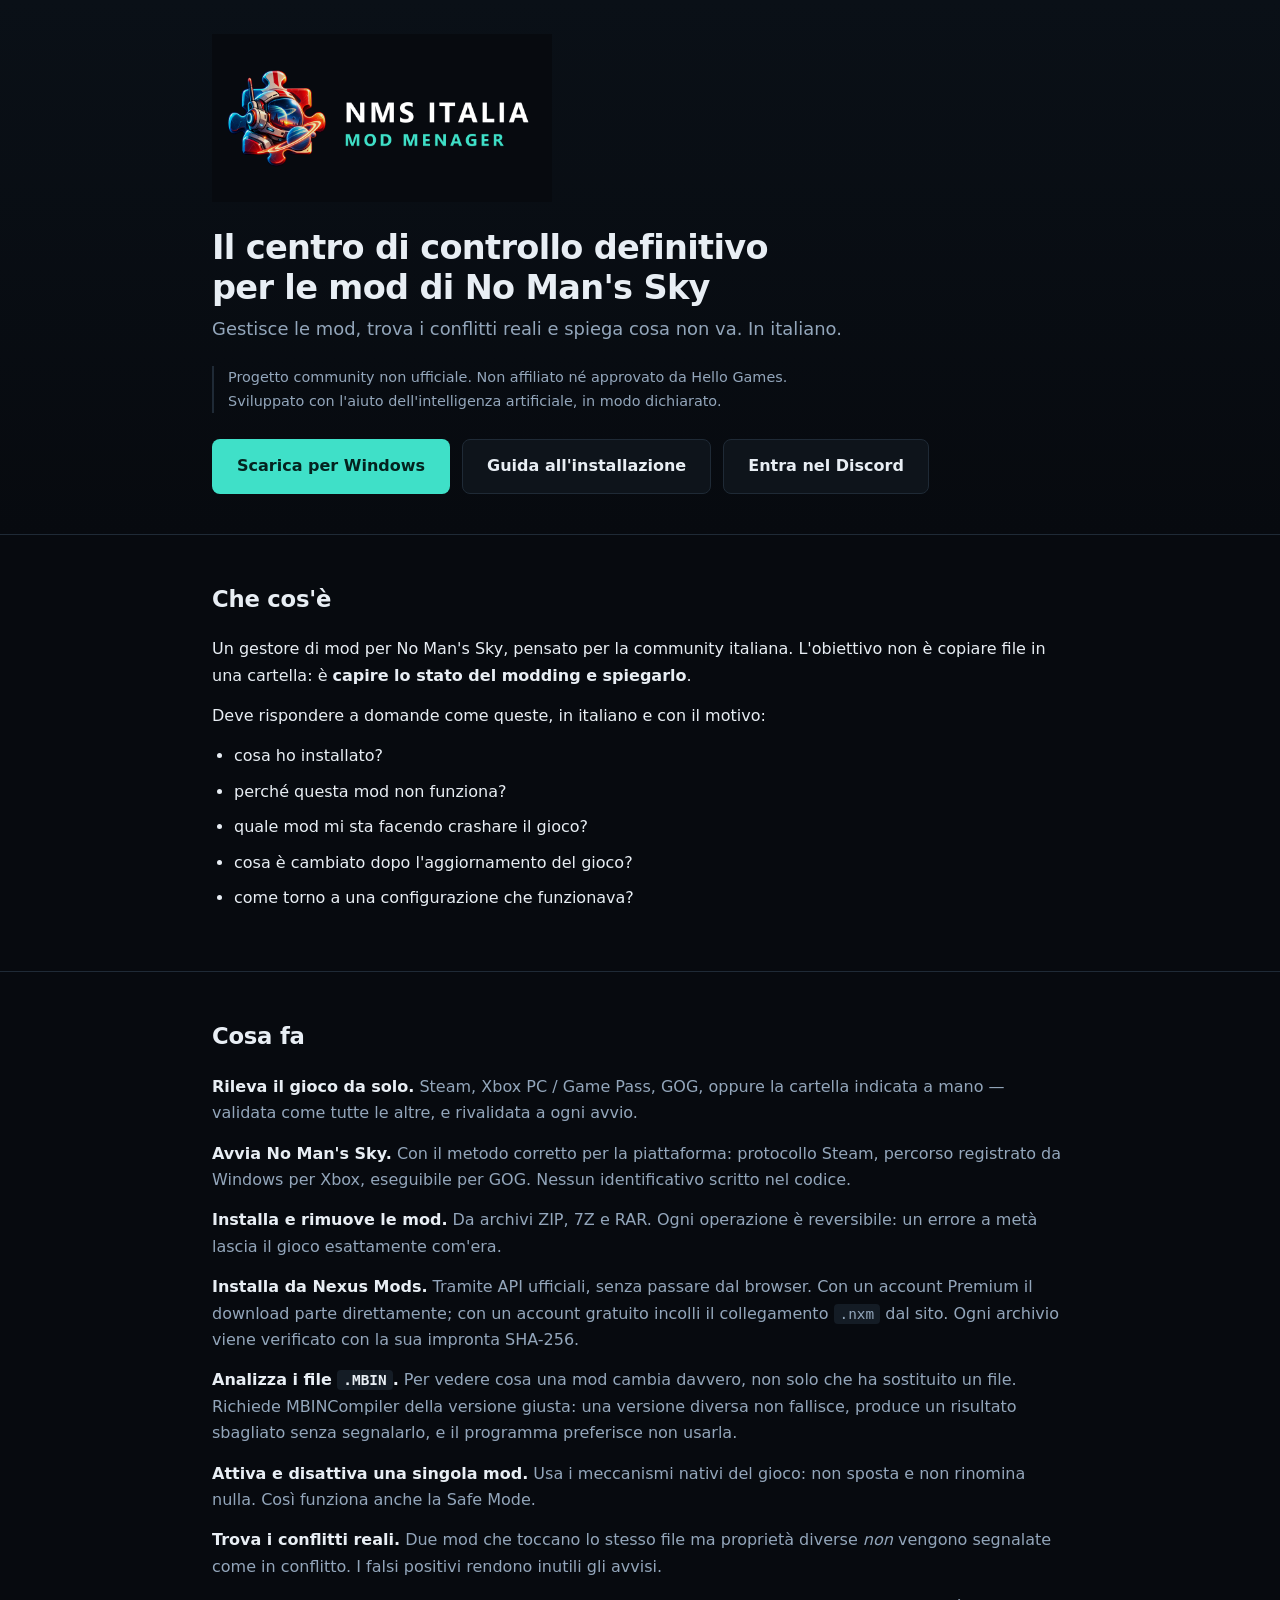
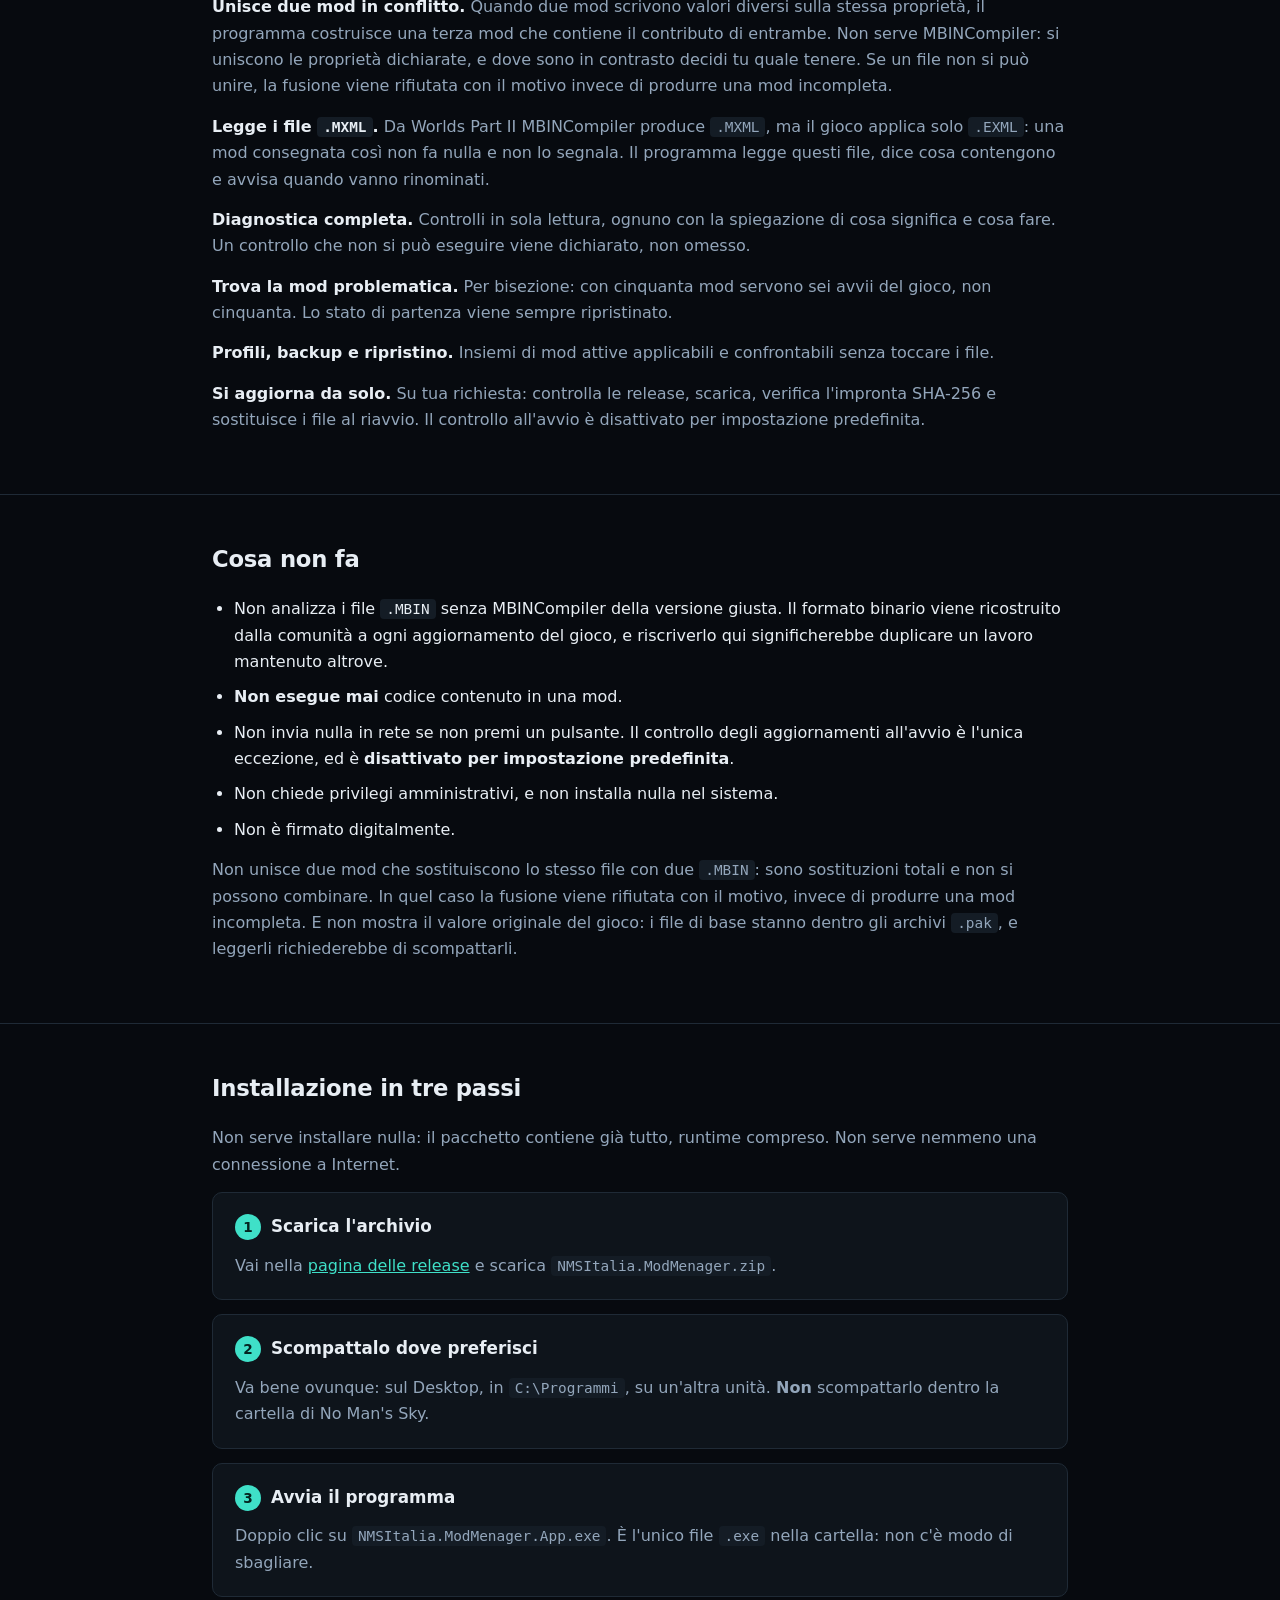
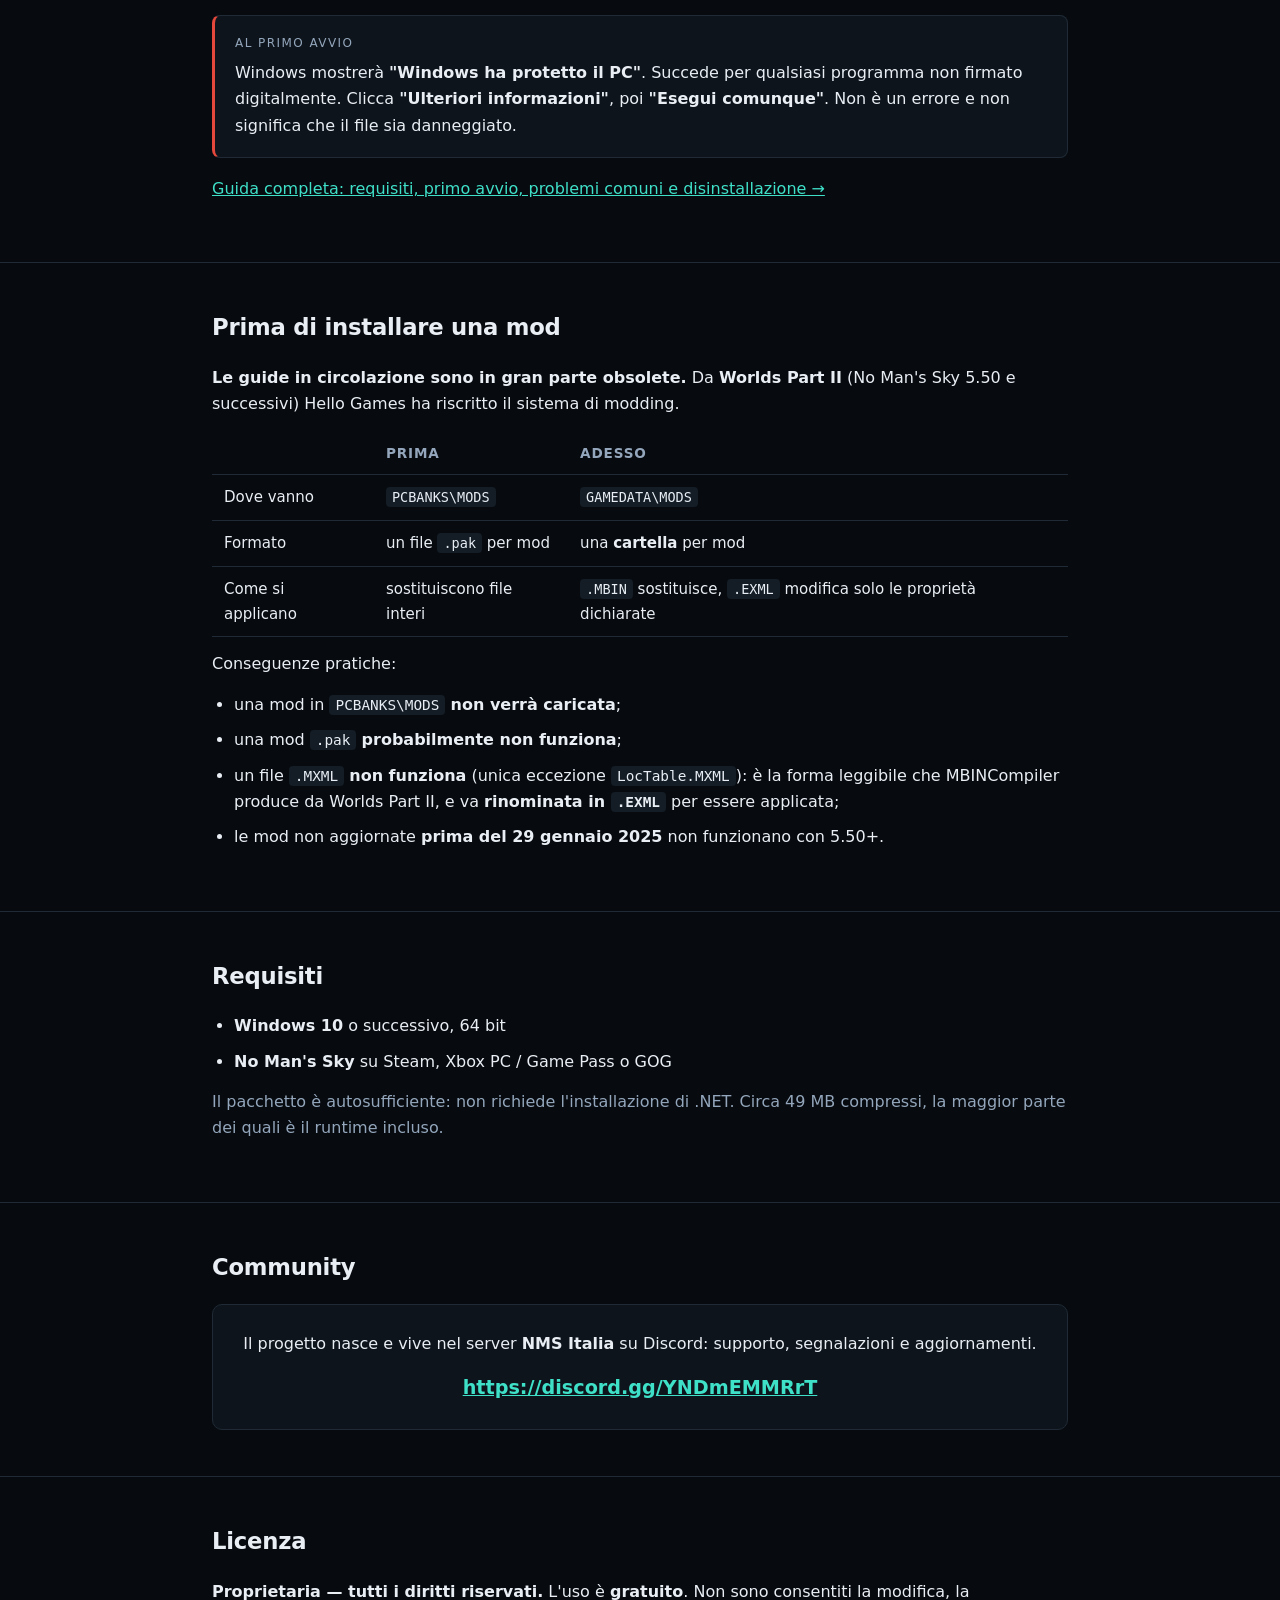
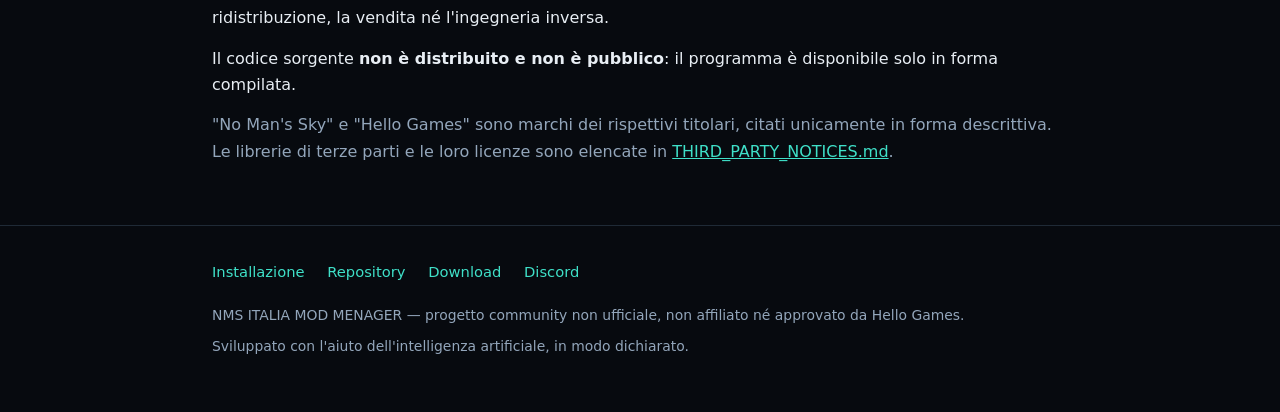
==== commit 8c6ff77a: "Documenta le correzioni 1.2.2 e aggiorna i contatti della community" ====
--- a/index.html
+++ b/index.html
@@ -26,7 +26,7 @@
     <div class="pulsanti">
       <a class="bottone primario" href="https://github.com/Sbri0110/NMS-ITALIA-MOD-MENAGER/releases/latest">Scarica per Windows</a>
       <a class="bottone secondario" href="installazione.html">Guida all'installazione</a>
-      <a class="bottone secondario" href="https://discord.gg/KB2NbjCW6h">Entra nel Discord</a>
+      <a class="bottone secondario" href="https://discord.gg/YNDmEMMRrT">Entra nel Discord</a>
     </div>
   </div>
 </header>
@@ -183,7 +183,7 @@
         Il progetto nasce e vive nel server <strong>NMS Italia</strong> su Discord:
         supporto, segnalazioni e aggiornamenti.
       </p>
-      <a href="https://discord.gg/KB2NbjCW6h">https://discord.gg/KB2NbjCW6h</a>
+      <a href="https://discord.gg/YNDmEMMRrT">https://discord.gg/YNDmEMMRrT</a>
     </div>
   </div>
 </section>
@@ -214,7 +214,7 @@
       <a href="installazione.html">Installazione</a>
       <a href="https://github.com/Sbri0110/NMS-ITALIA-MOD-MENAGER">Repository</a>
       <a href="https://github.com/Sbri0110/NMS-ITALIA-MOD-MENAGER/releases/latest">Download</a>
-      <a href="https://discord.gg/KB2NbjCW6h">Discord</a>
+      <a href="https://discord.gg/YNDmEMMRrT">Discord</a>
     </nav>
     <p>NMS ITALIA MOD MENAGER — progetto community non ufficiale, non affiliato né approvato da Hello Games.</p>
     <p>Sviluppato con l'aiuto dell'intelligenza artificiale, in modo dichiarato.</p>
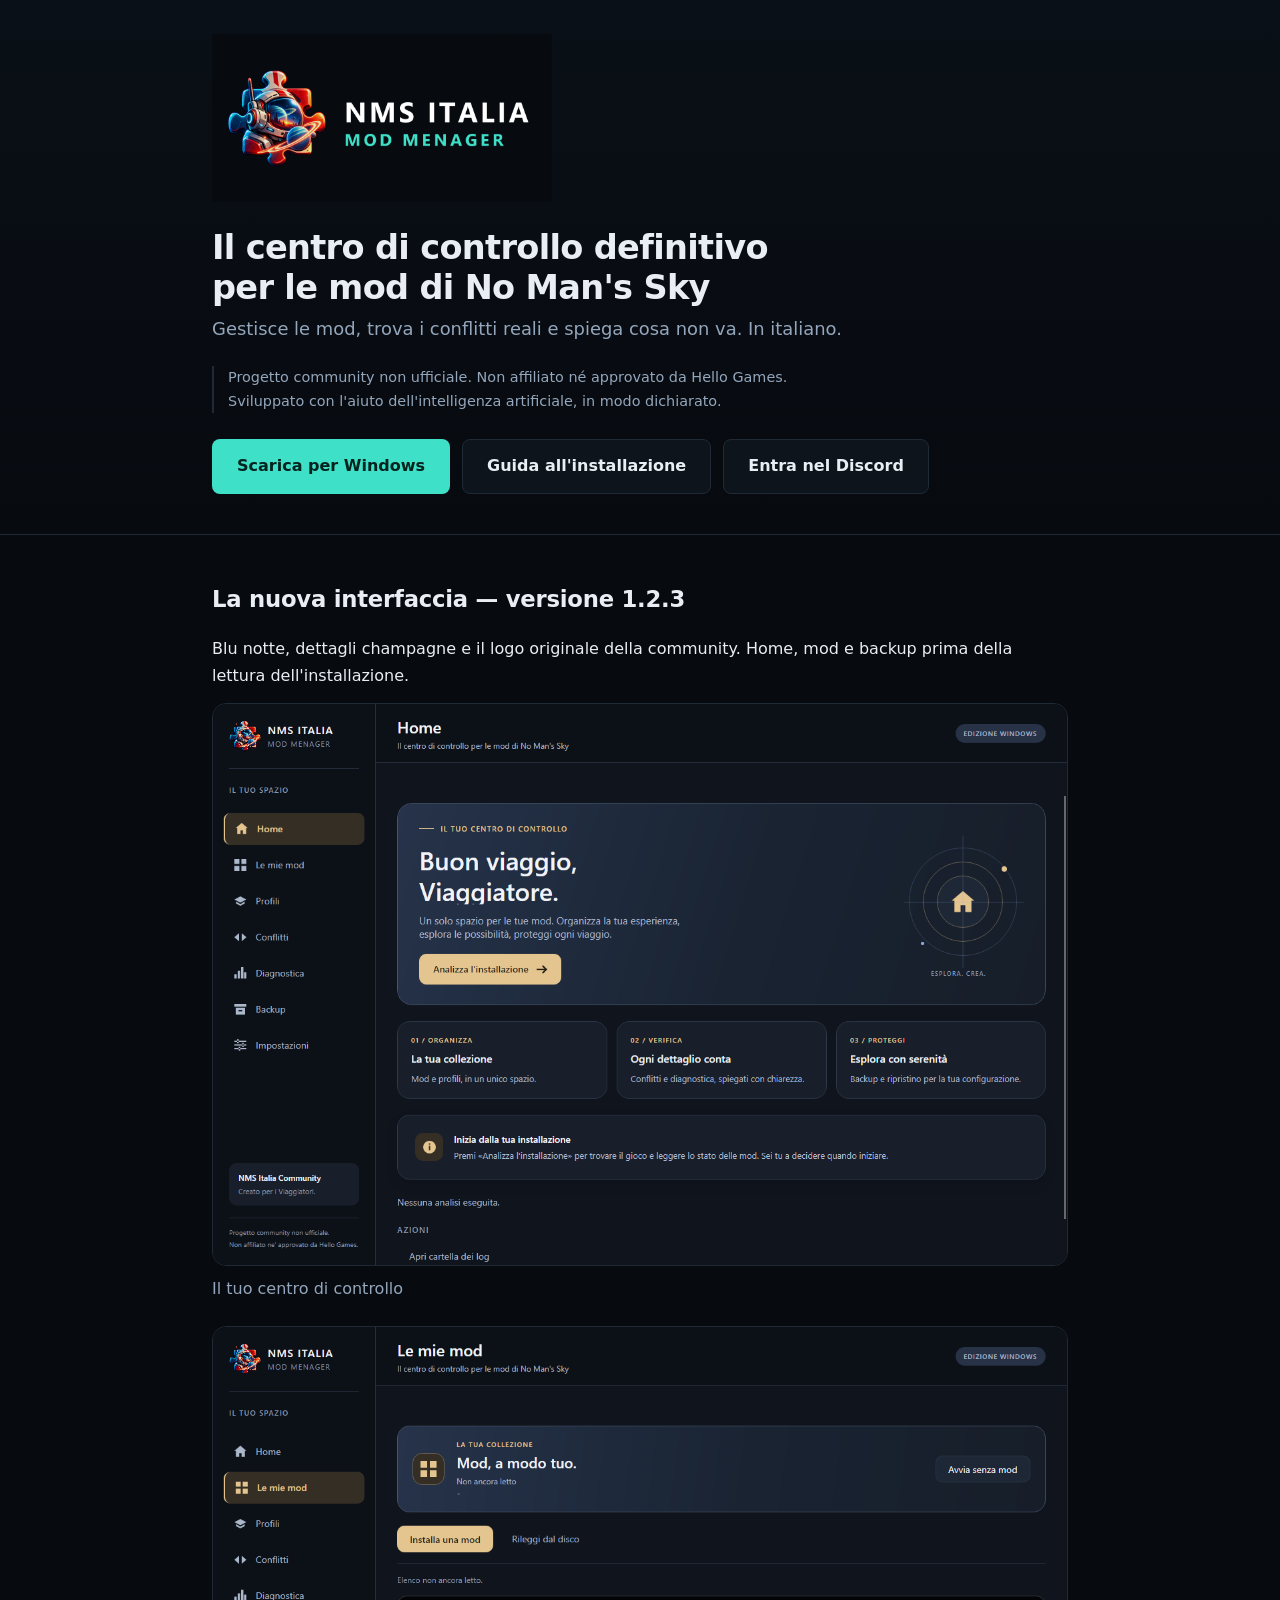
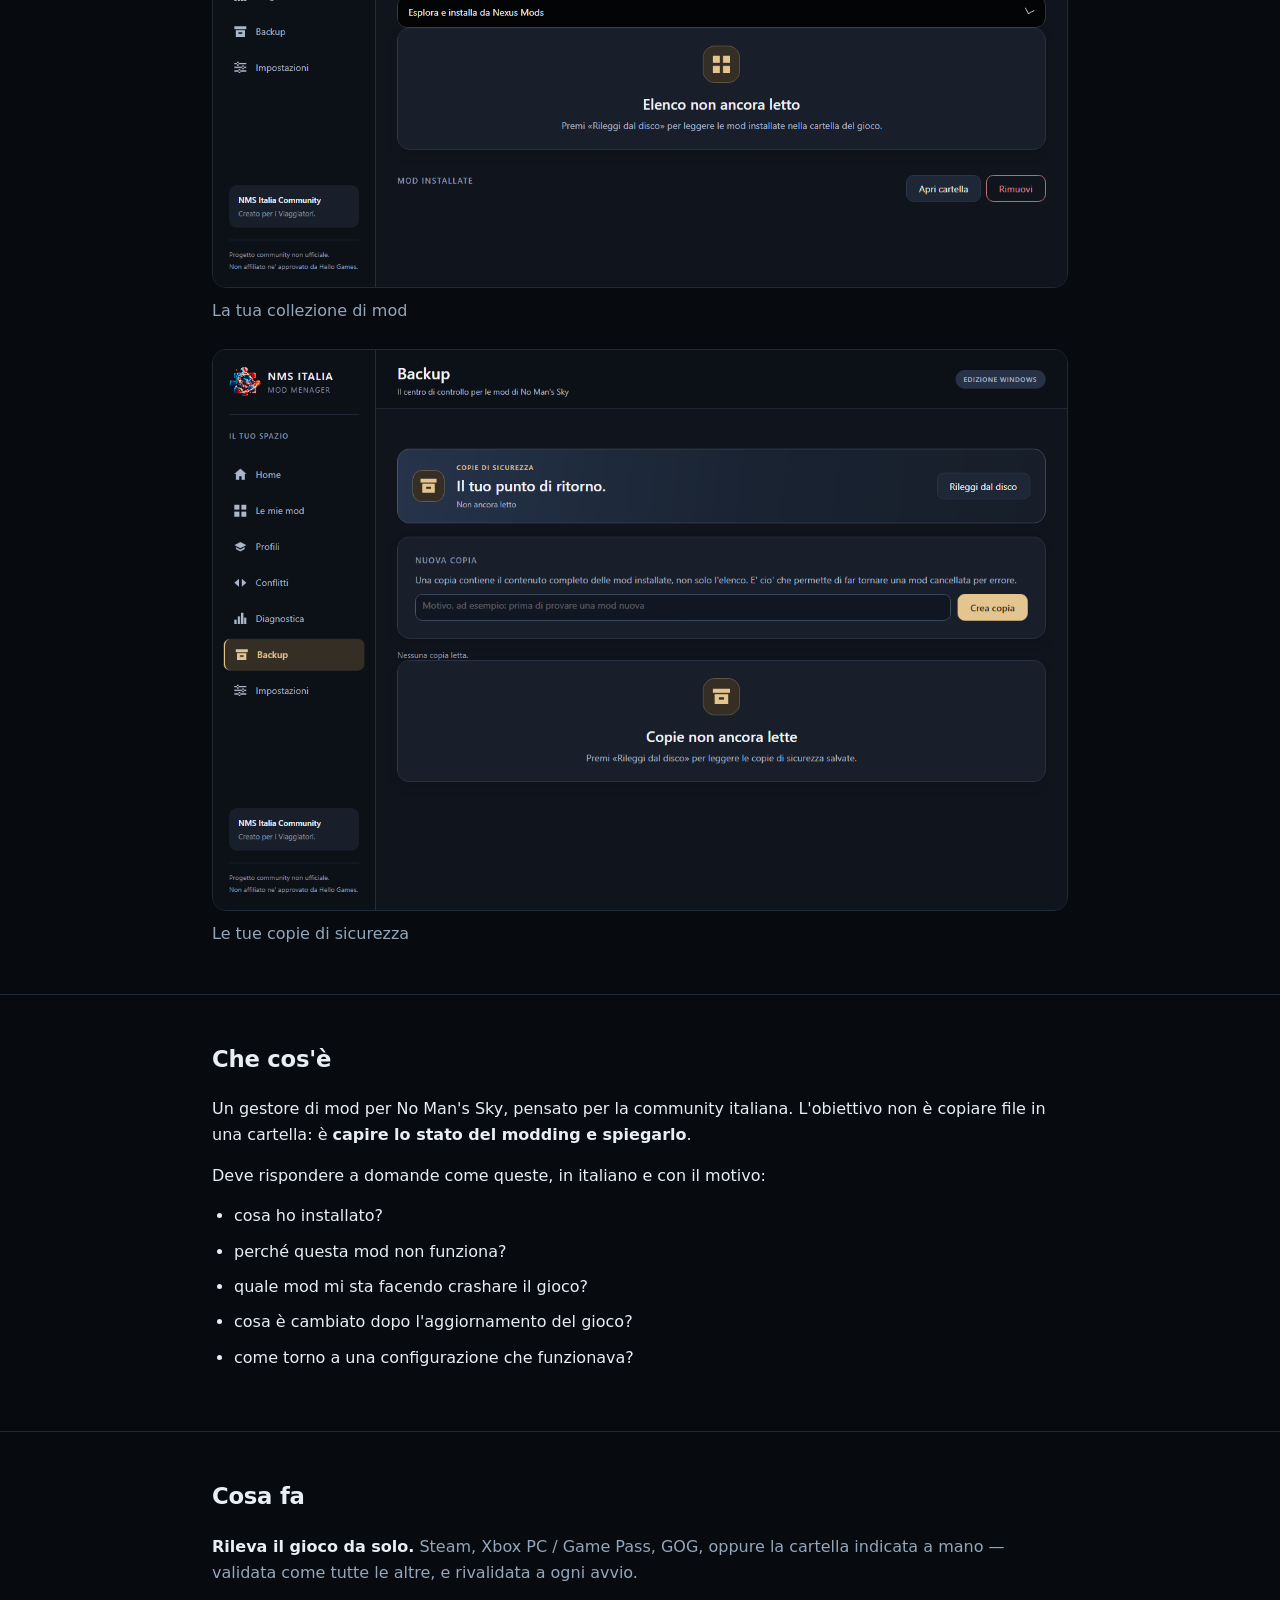
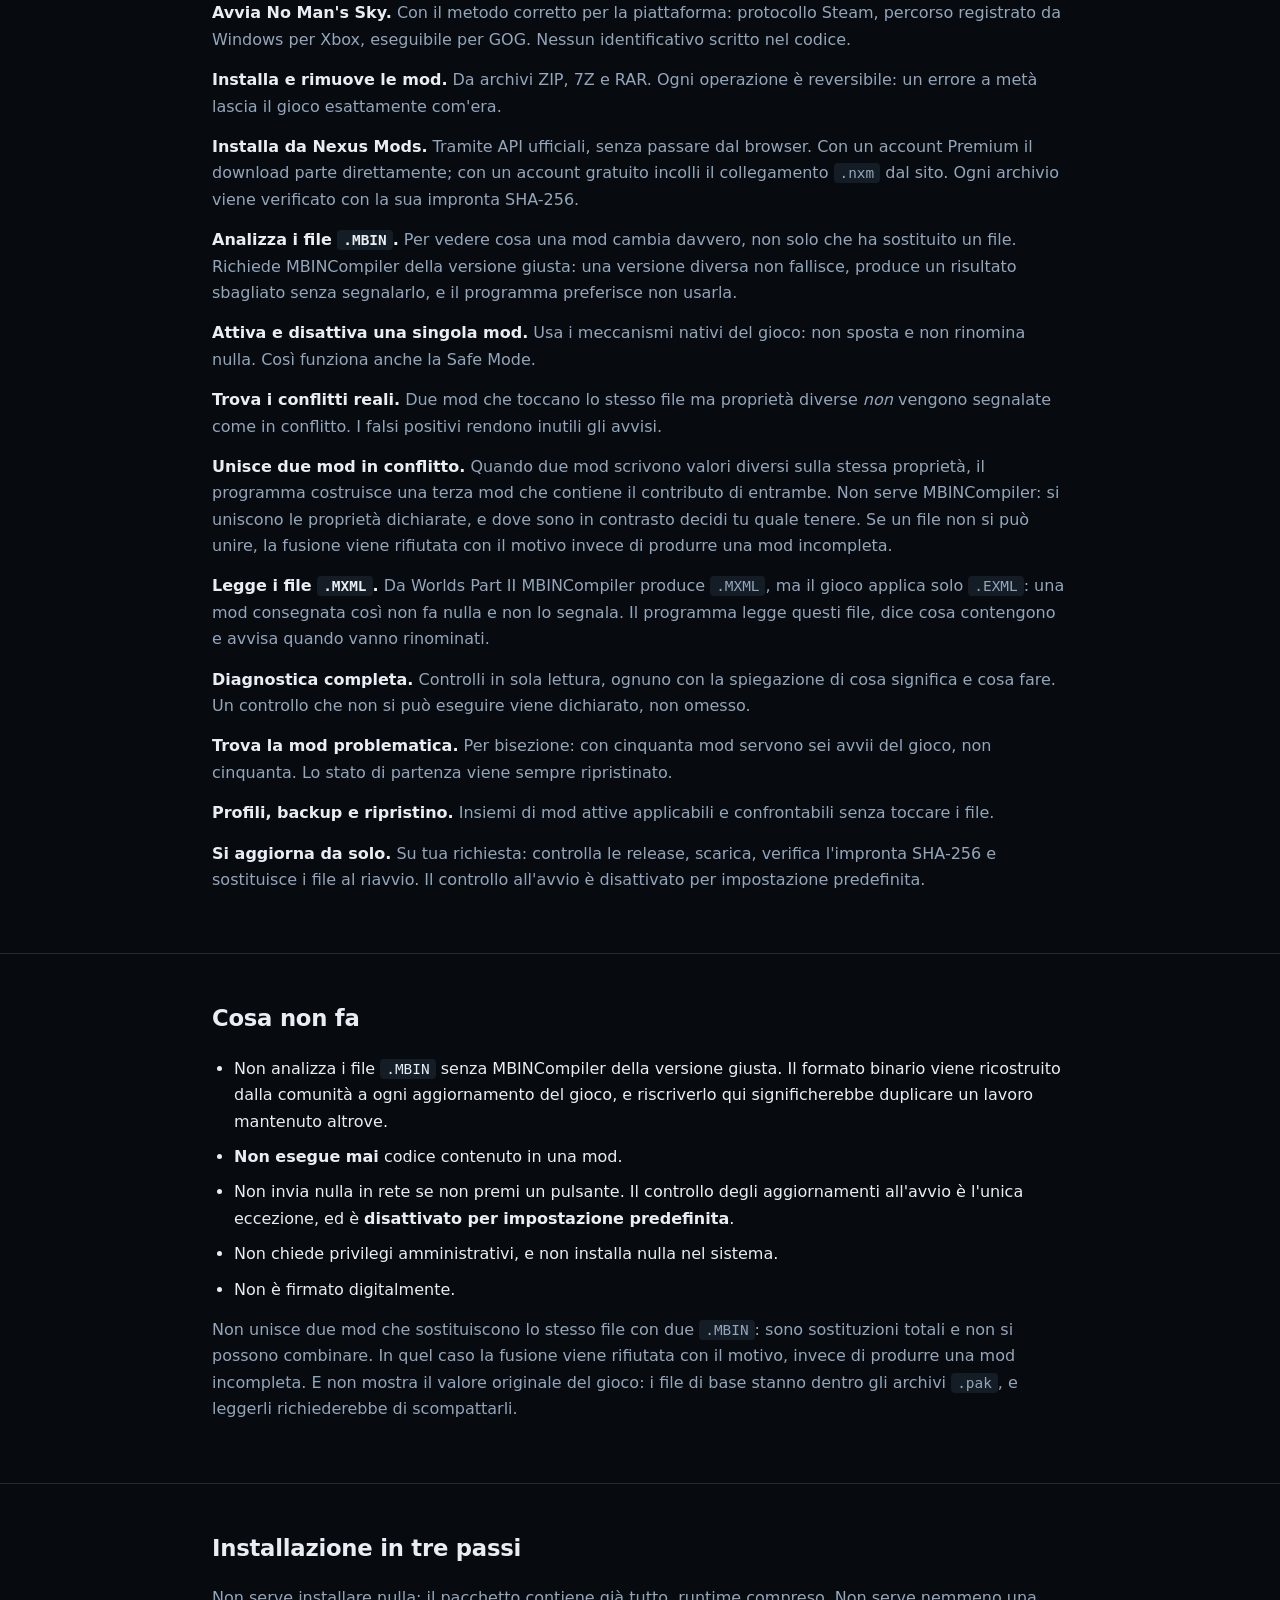
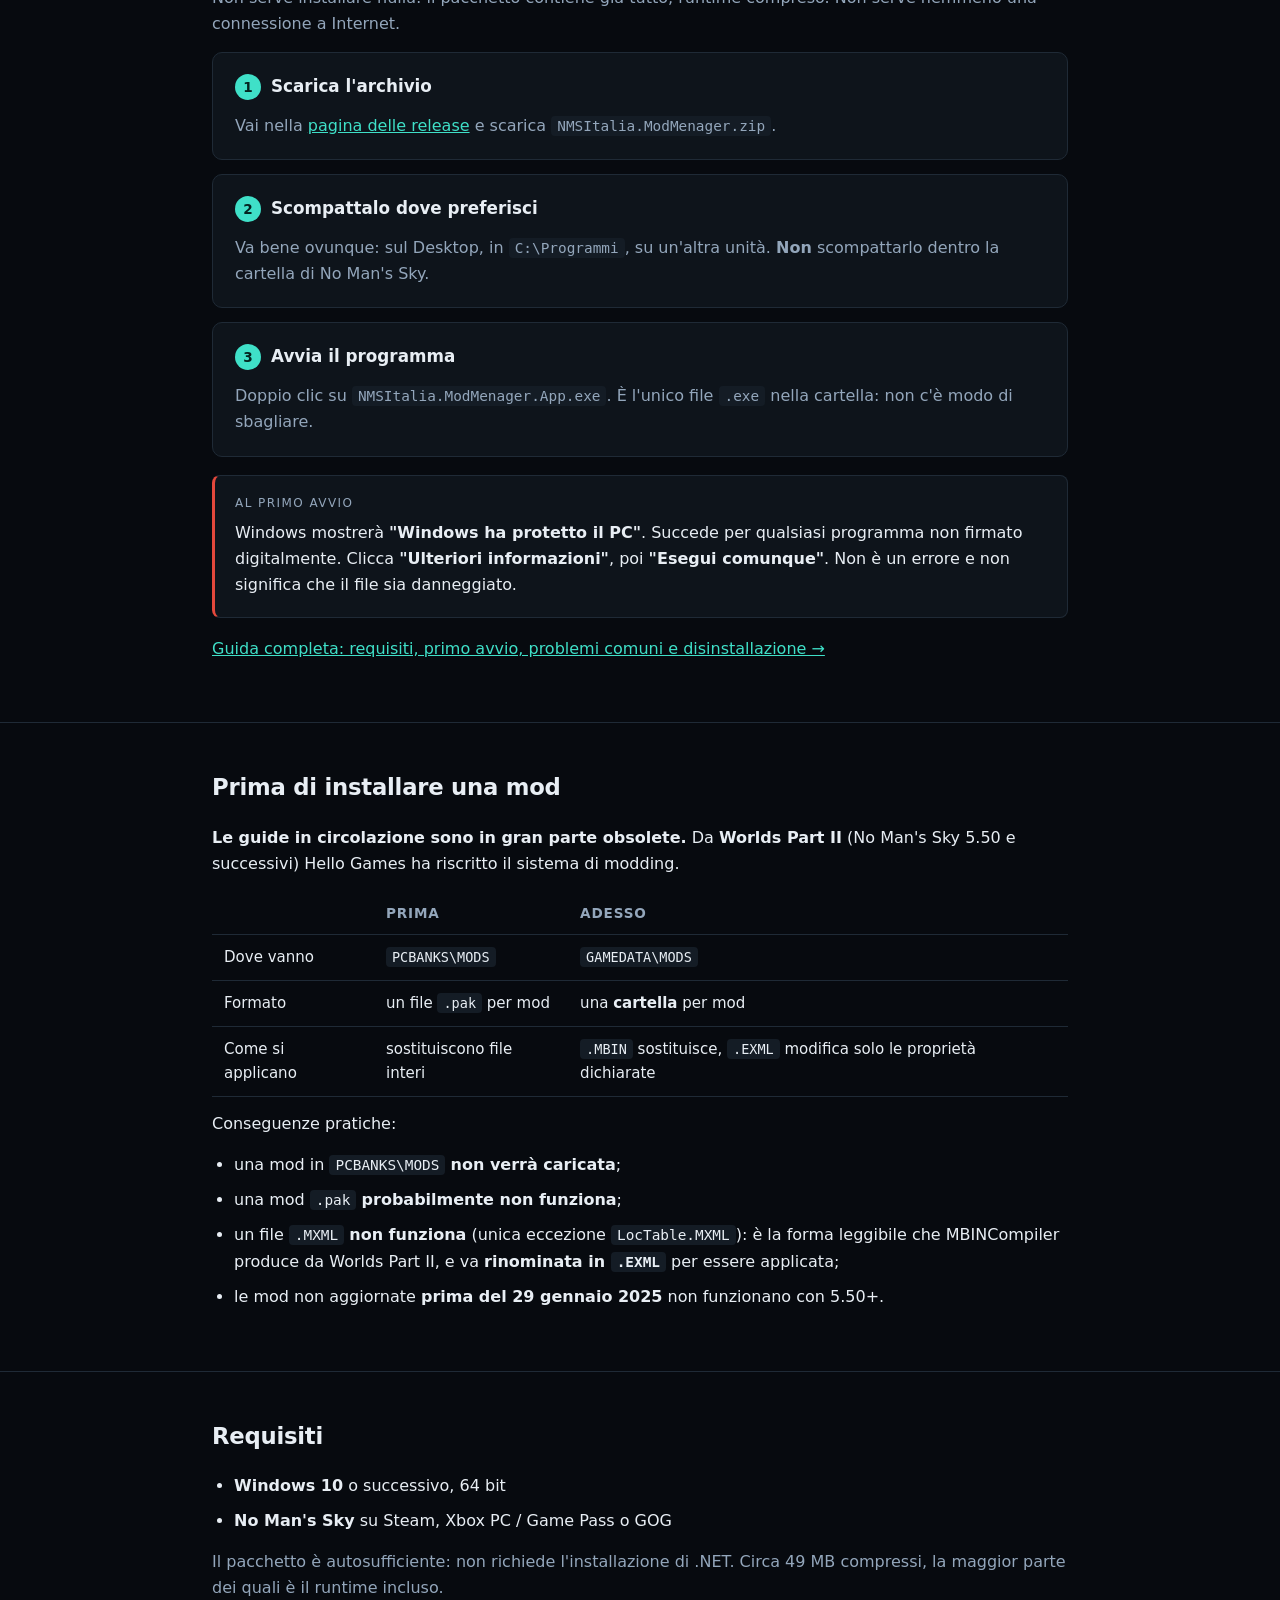
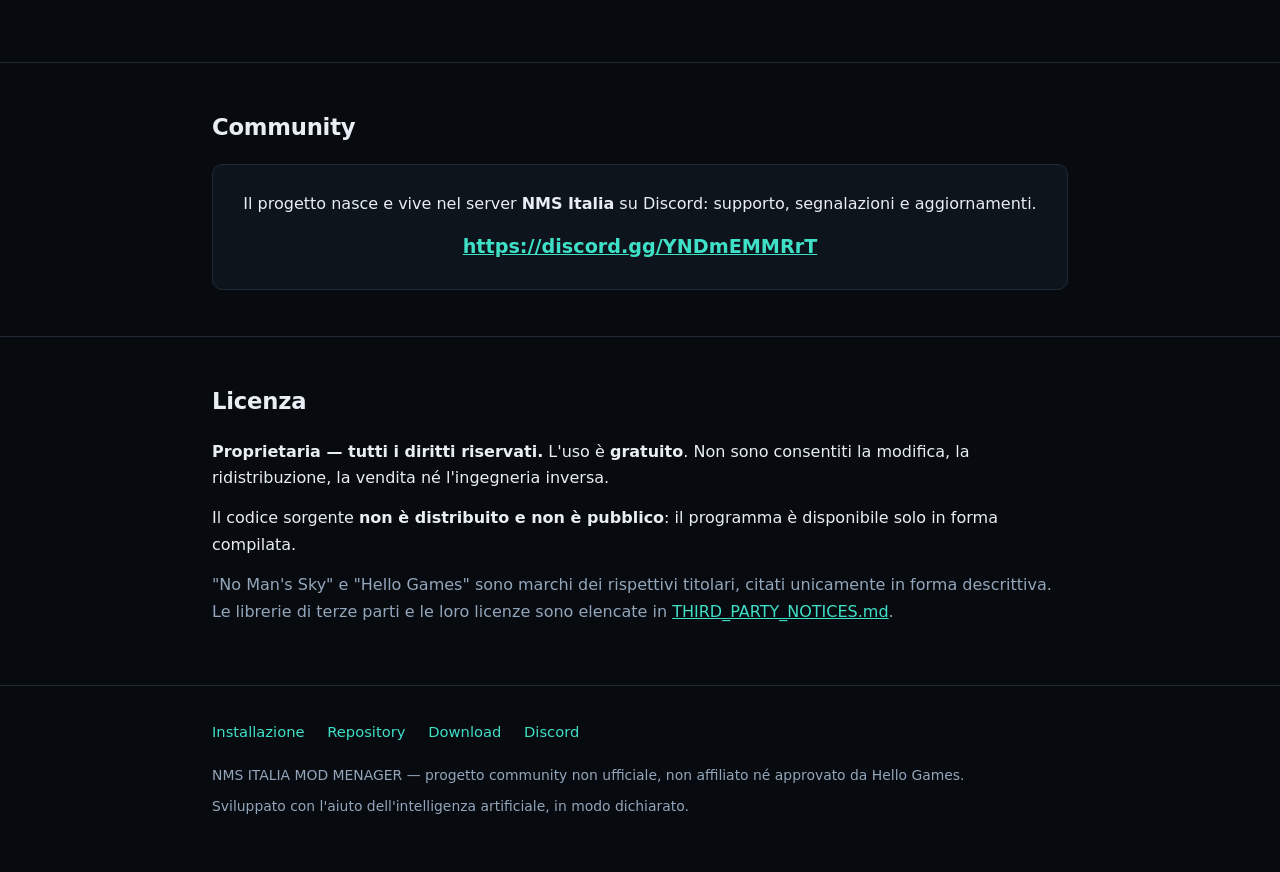
==== commit cf1428ef: "Pubblica interfaccia 1.2.3 e schermate del programma" ====
--- a/index.html
+++ b/index.html
@@ -31,6 +31,18 @@
   </div>
 </header>
 
+<section id="schermate">
+  <div class="contenitore">
+    <h2>La nuova interfaccia — versione 1.2.3</h2>
+    <p>Blu notte, dettagli champagne e il logo originale della community. Home, mod e backup prima della lettura dell'installazione.</p>
+    <div class="schermate">
+      <figure><a href="docs/immagini/schermate/home.png"><img src="docs/immagini/schermate/home.png" alt="Home della versione 1.2.3" loading="lazy" width="1280" height="840"></a><figcaption>Il tuo centro di controllo</figcaption></figure>
+      <figure><a href="docs/immagini/schermate/mods.png"><img src="docs/immagini/schermate/mods.png" alt="Gestione delle mod" loading="lazy" width="1280" height="840"></a><figcaption>La tua collezione di mod</figcaption></figure>
+      <figure><a href="docs/immagini/schermate/backup.png"><img src="docs/immagini/schermate/backup.png" alt="Gestione dei backup" loading="lazy" width="1280" height="840"></a><figcaption>Le tue copie di sicurezza</figcaption></figure>
+    </div>
+  </div>
+</section>
+
 <section>
   <div class="contenitore">
     <h2>Che cos'è</h2>
--- a/stile.css
+++ b/stile.css
@@ -185,3 +185,9 @@
   .marchio { max-width: 260px; }
   section { padding: 34px 0; }
 }
+
+/* Schermate della release */
+.schermate { display: grid; grid-template-columns: 1fr; gap: 24px; }
+.schermate figure { margin: 0; }
+.schermate img { display: block; width: 100%; height: auto; border: 1px solid var(--bordo); border-radius: 14px; }
+.schermate figcaption { margin-top: 10px; color: var(--testo-tenue); }
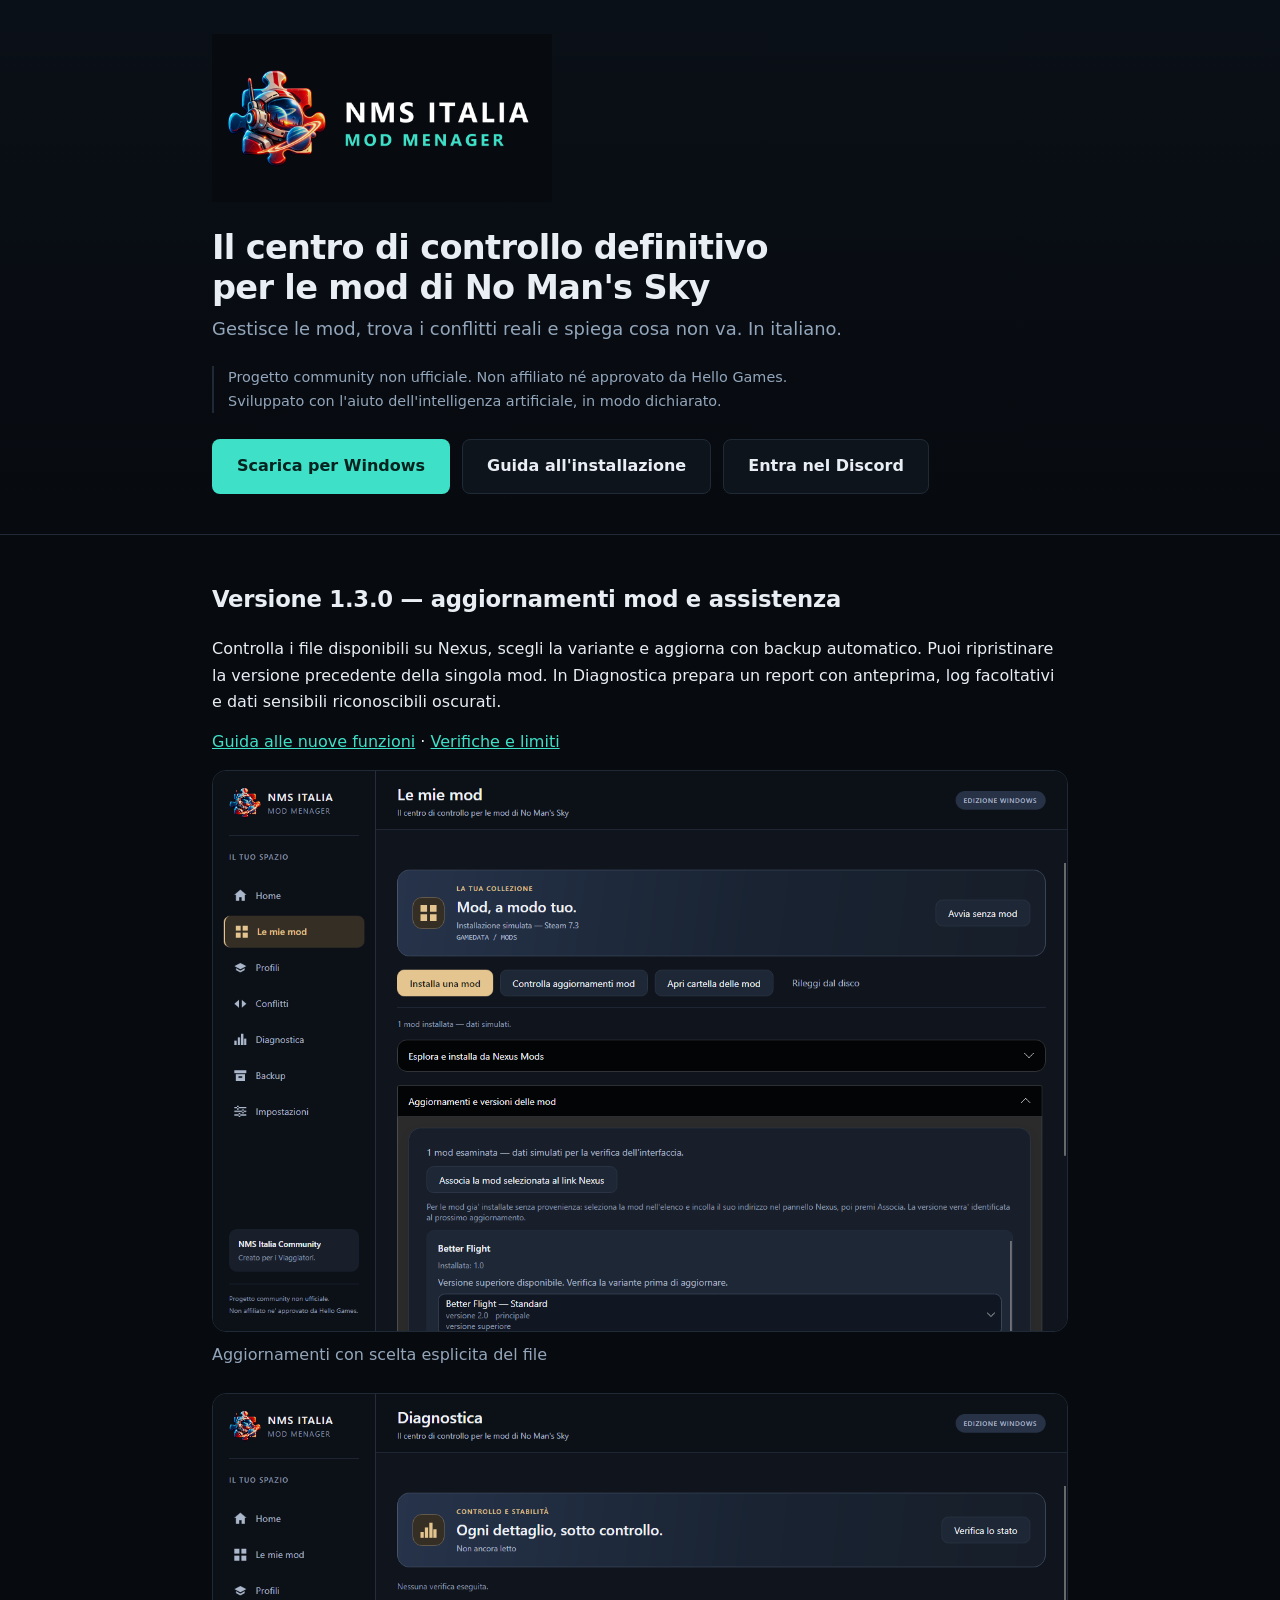
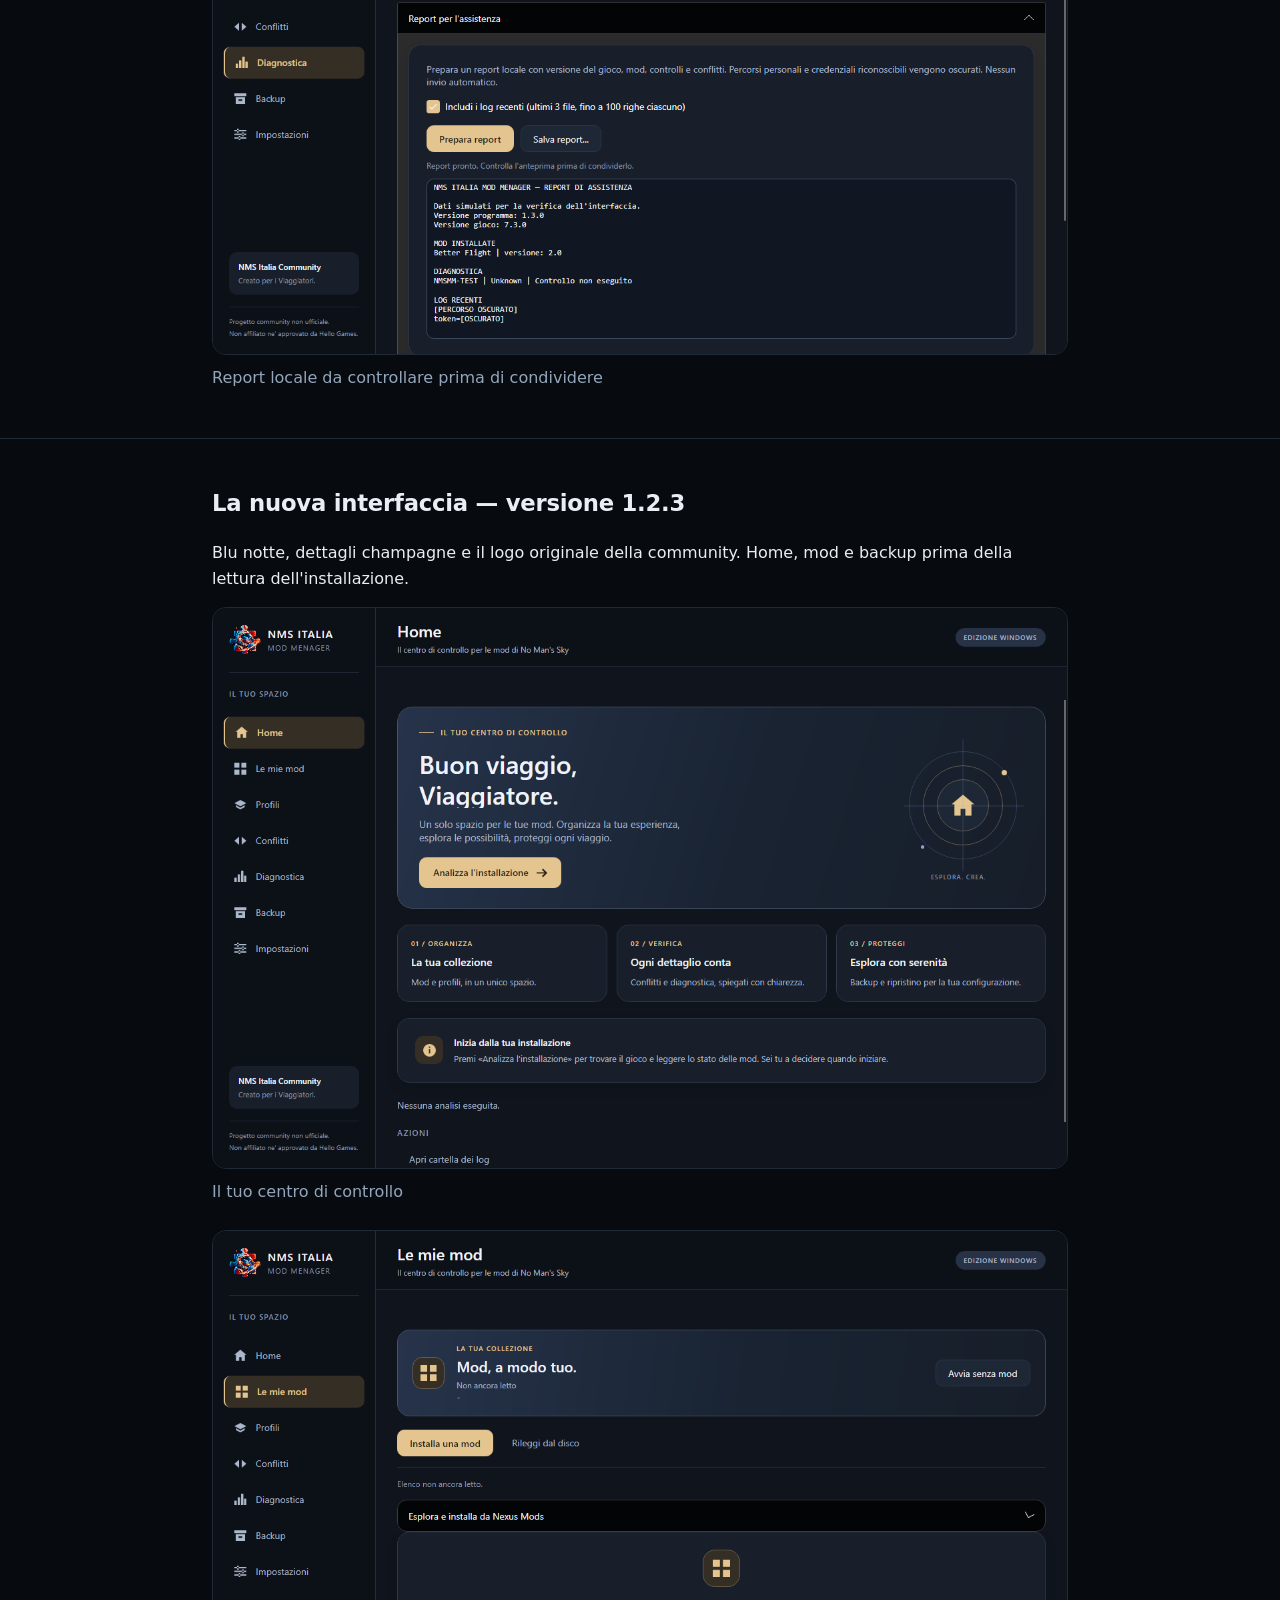
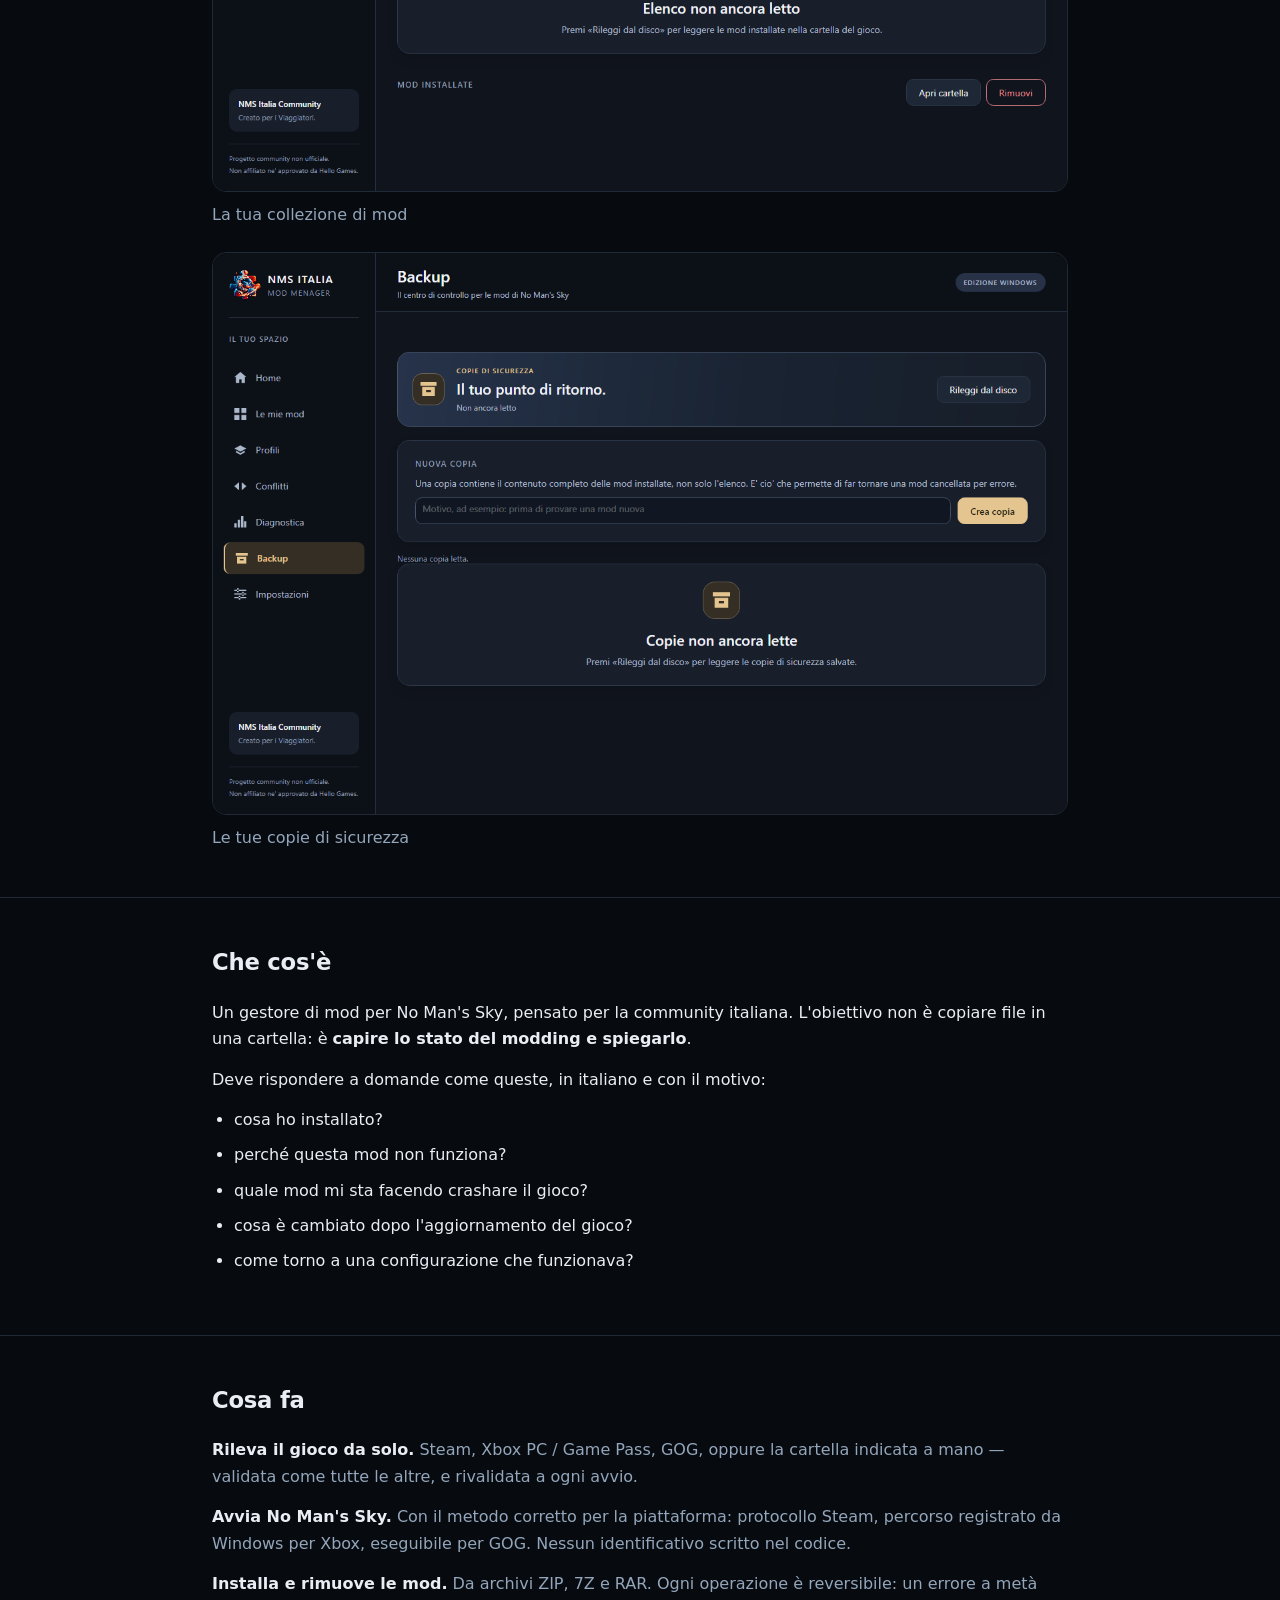
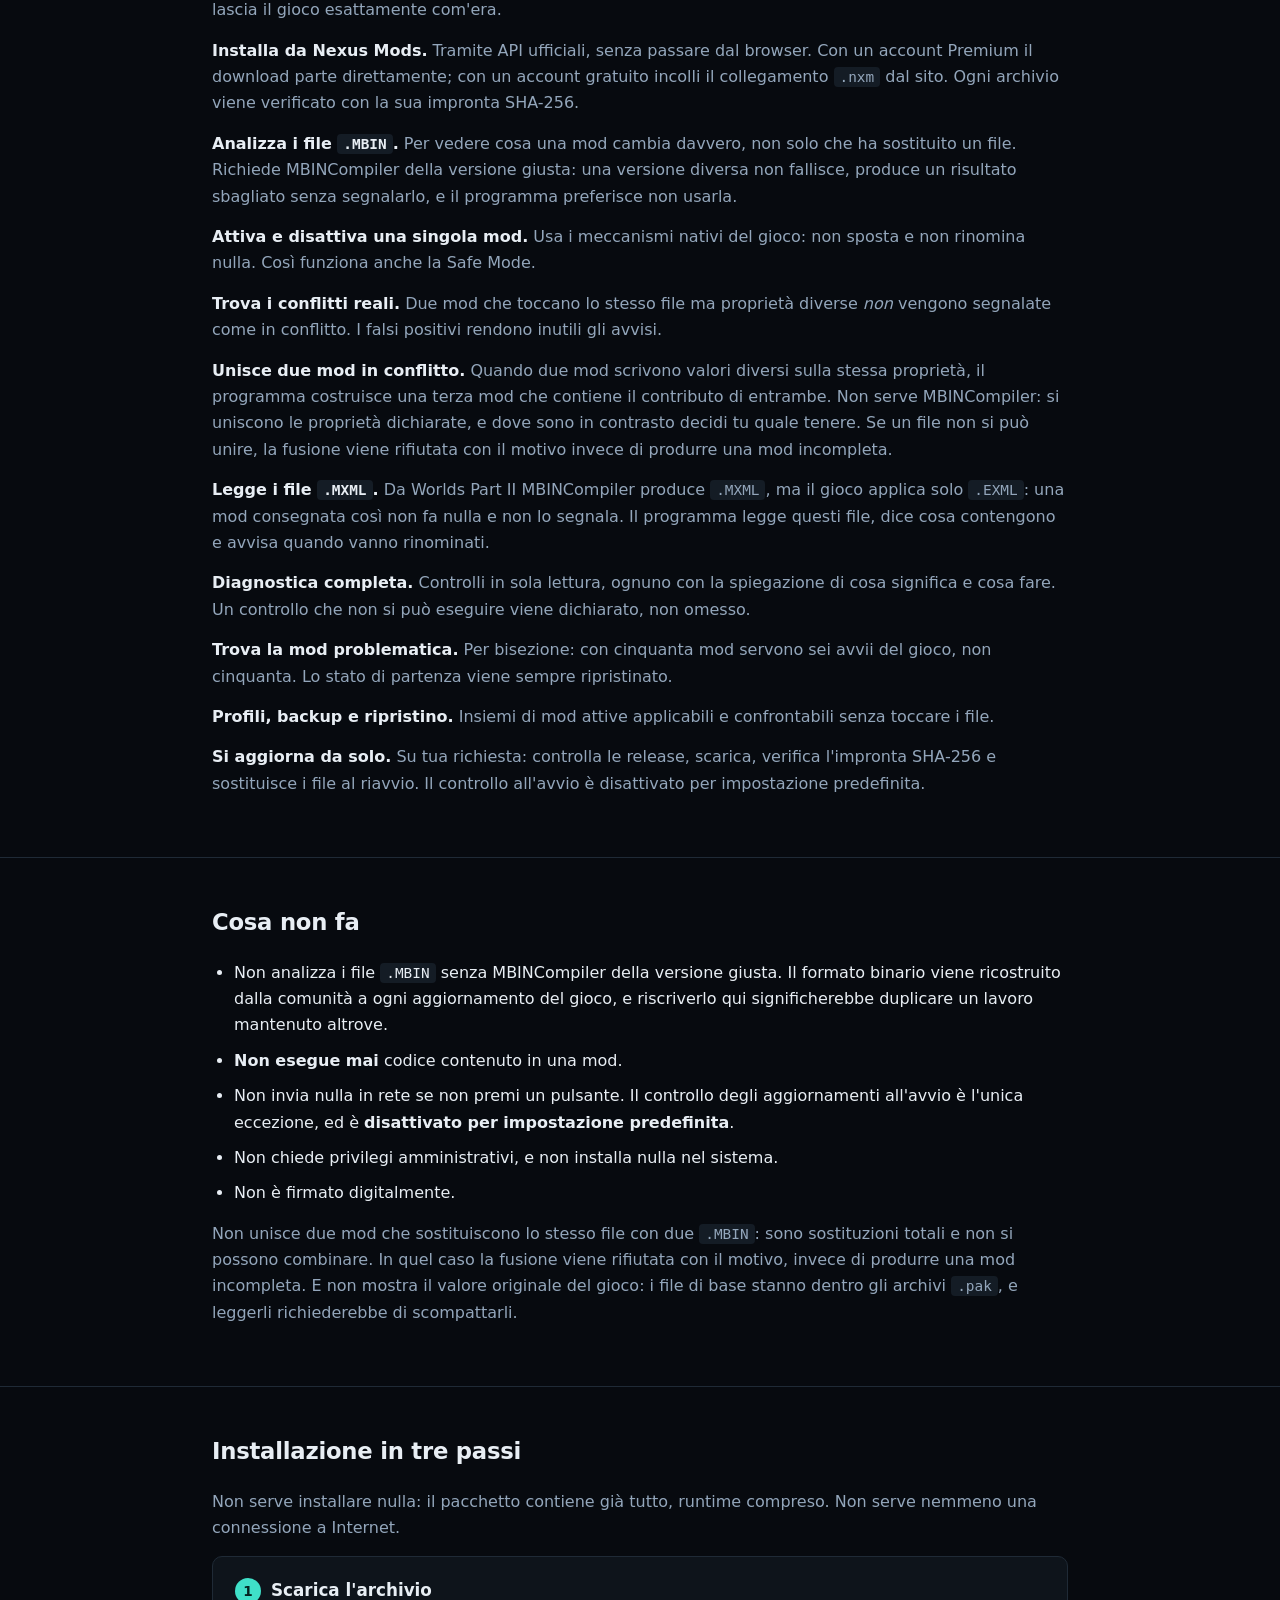
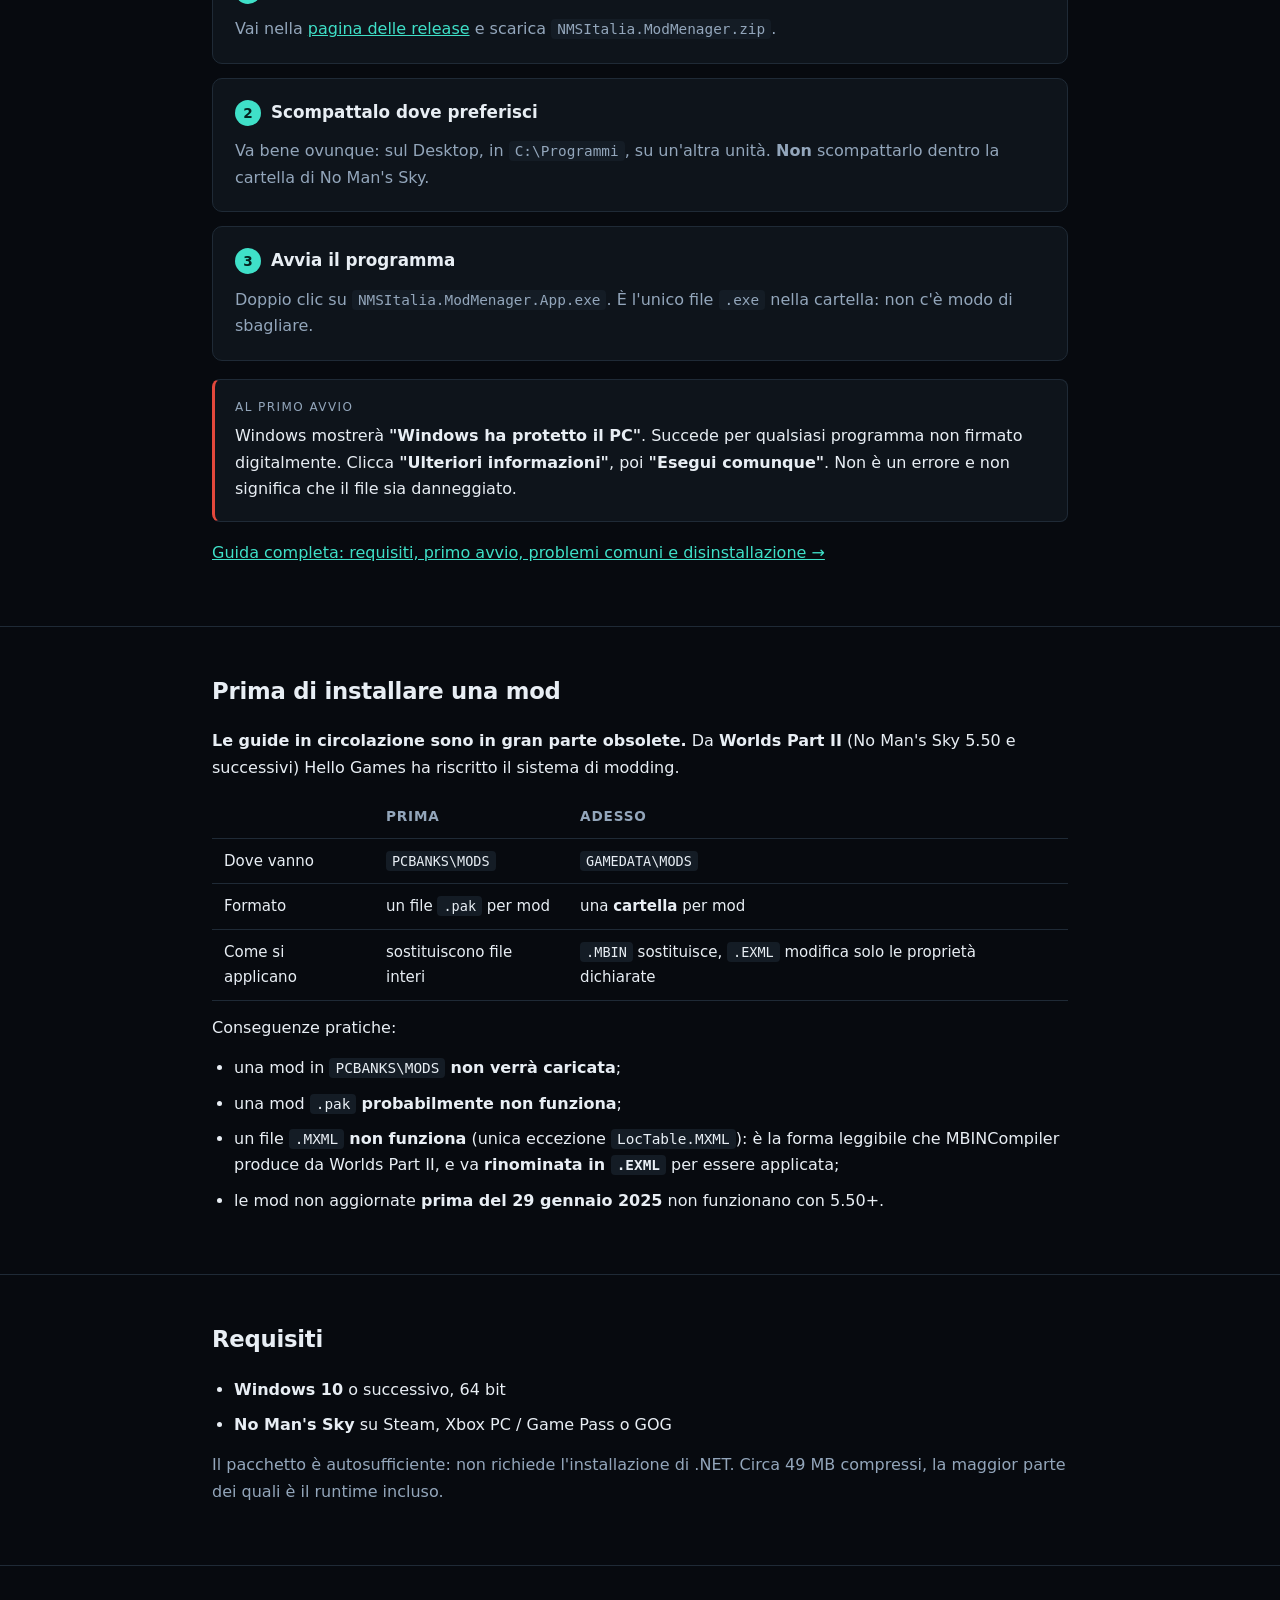
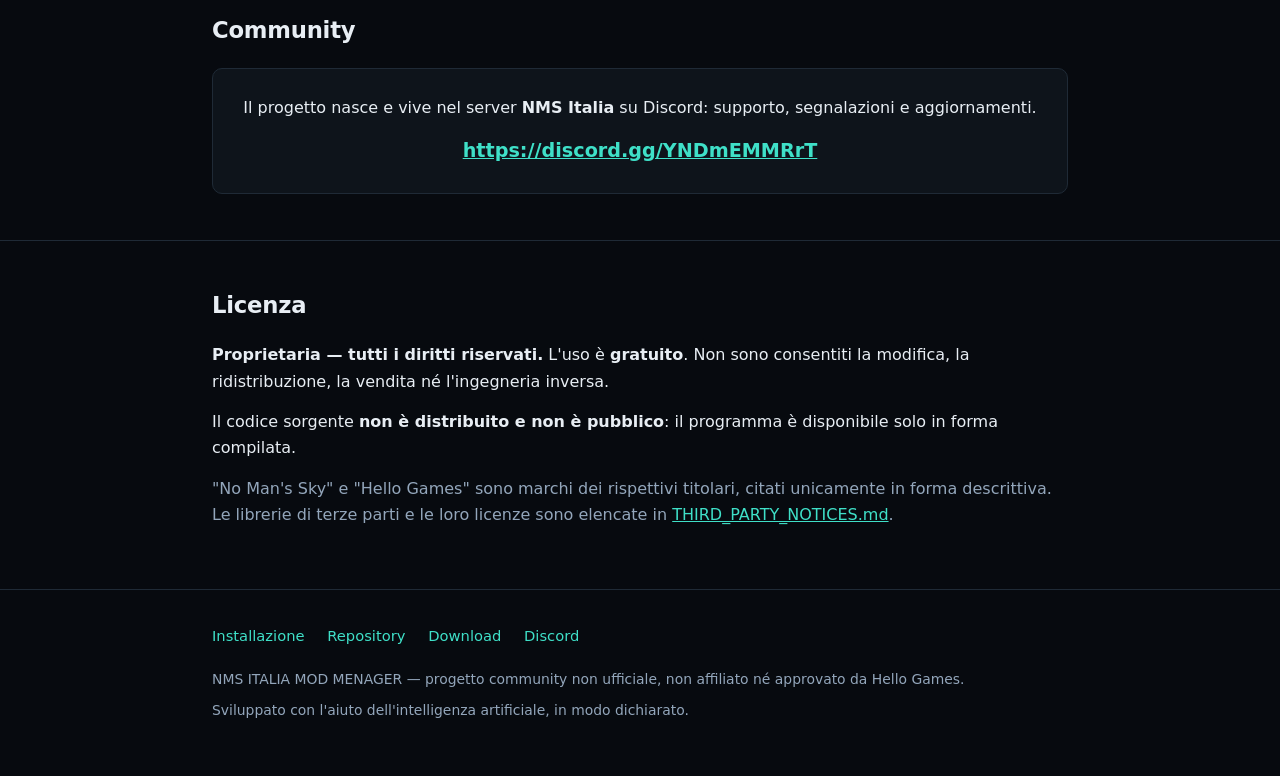
==== commit 4cf22726: "Pubblica aggiornamenti mod e report di assistenza 1.3.0" ====
--- a/index.html
+++ b/index.html
@@ -31,6 +31,18 @@
   </div>
 </header>
 
+<section id="novita">
+  <div class="contenitore">
+    <h2>Versione 1.3.0 — aggiornamenti mod e assistenza</h2>
+    <p>Controlla i file disponibili su Nexus, scegli la variante e aggiorna con backup automatico. Puoi ripristinare la versione precedente della singola mod. In Diagnostica prepara un report con anteprima, log facoltativi e dati sensibili riconoscibili oscurati.</p>
+    <p><a href="https://github.com/Sbri0110/NMS-ITALIA-MOD-MENAGER/blob/main/docs/AGGIORNAMENTI-E-REPORT.md">Guida alle nuove funzioni</a> · <a href="https://github.com/Sbri0110/NMS-ITALIA-MOD-MENAGER/blob/main/docs/VERIFICHE-1.3.0.md">Verifiche e limiti</a></p>
+    <div class="schermate">
+      <figure><a href="docs/immagini/schermate/aggiornamenti-1.3.0.png"><img src="docs/immagini/schermate/aggiornamenti-1.3.0.png" alt="Aggiornamenti Nexus con dati dimostrativi" loading="lazy" width="1280" height="840"></a><figcaption>Aggiornamenti con scelta esplicita del file</figcaption></figure>
+      <figure><a href="docs/immagini/schermate/report-1.3.0.png"><img src="docs/immagini/schermate/report-1.3.0.png" alt="Anteprima del report con dati dimostrativi" loading="lazy" width="1280" height="840"></a><figcaption>Report locale da controllare prima di condividere</figcaption></figure>
+    </div>
+  </div>
+</section>
+
 <section id="schermate">
   <div class="contenitore">
     <h2>La nuova interfaccia — versione 1.2.3</h2>
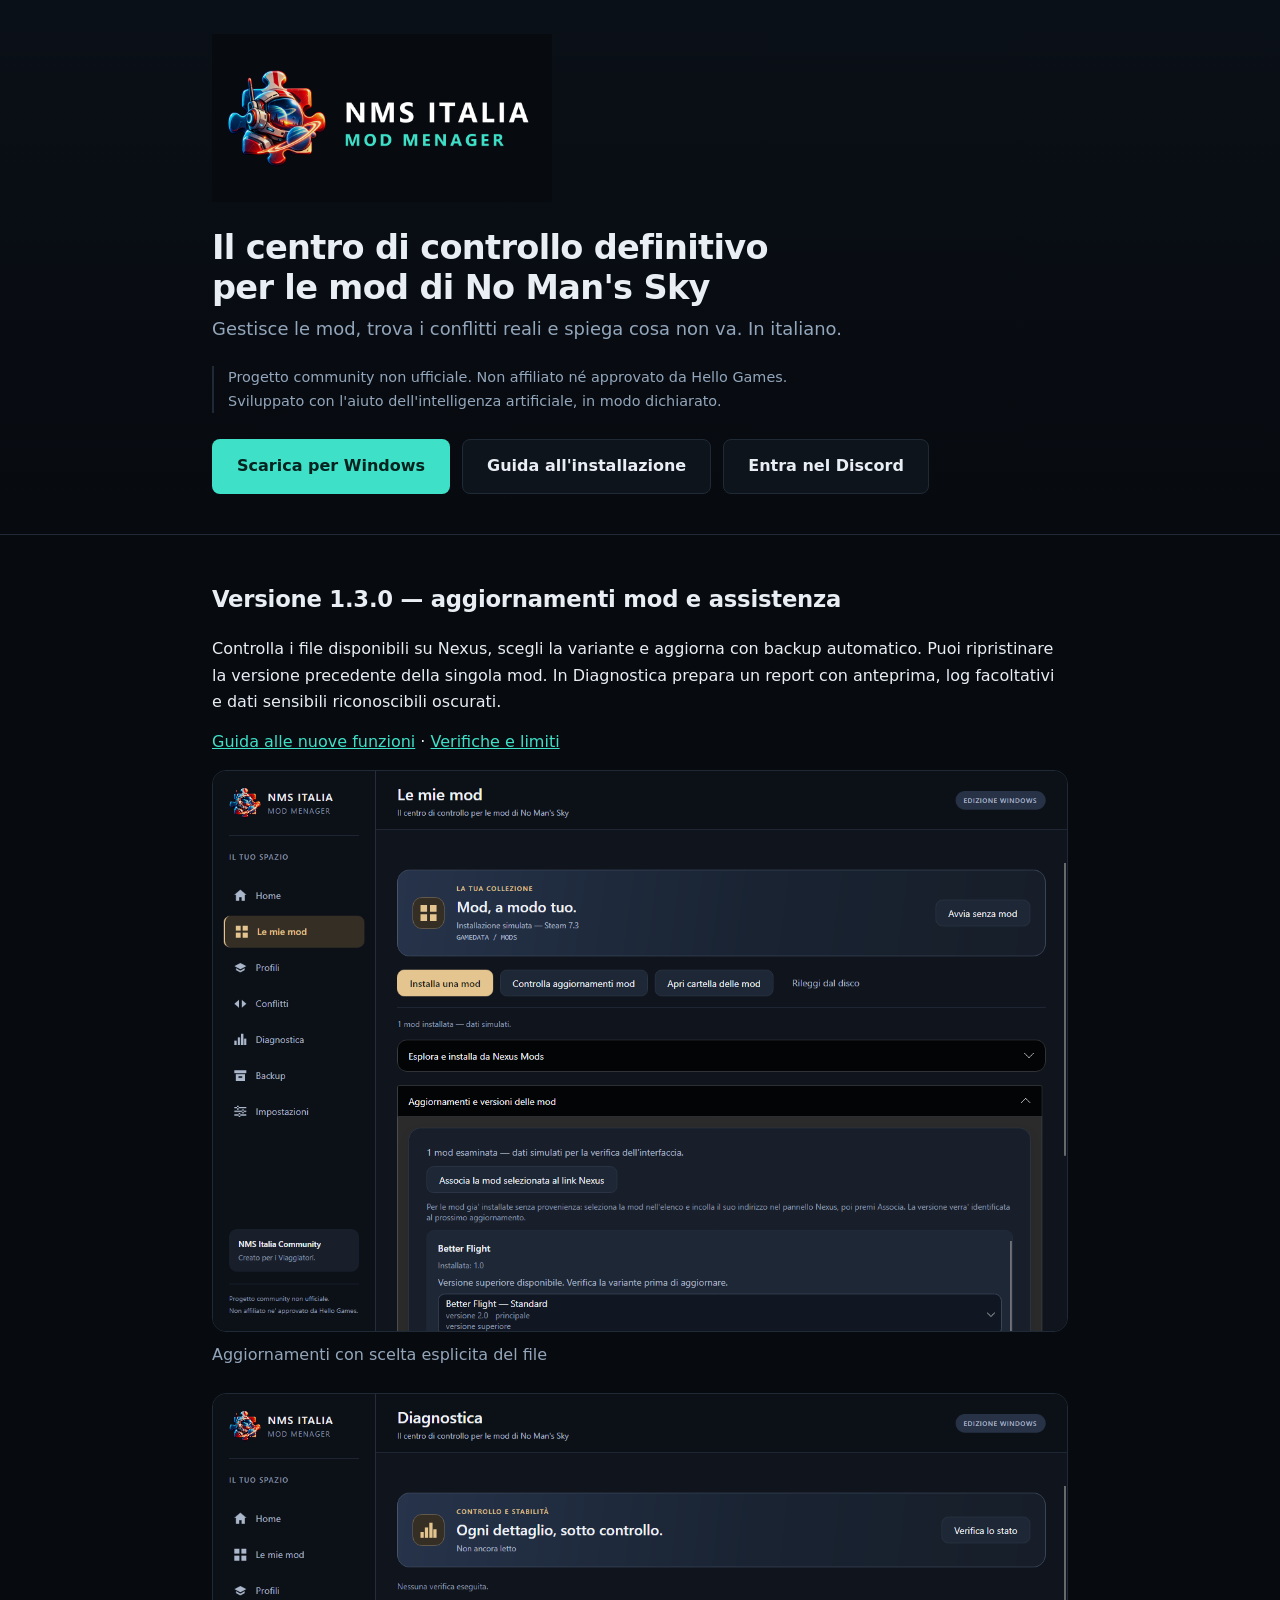
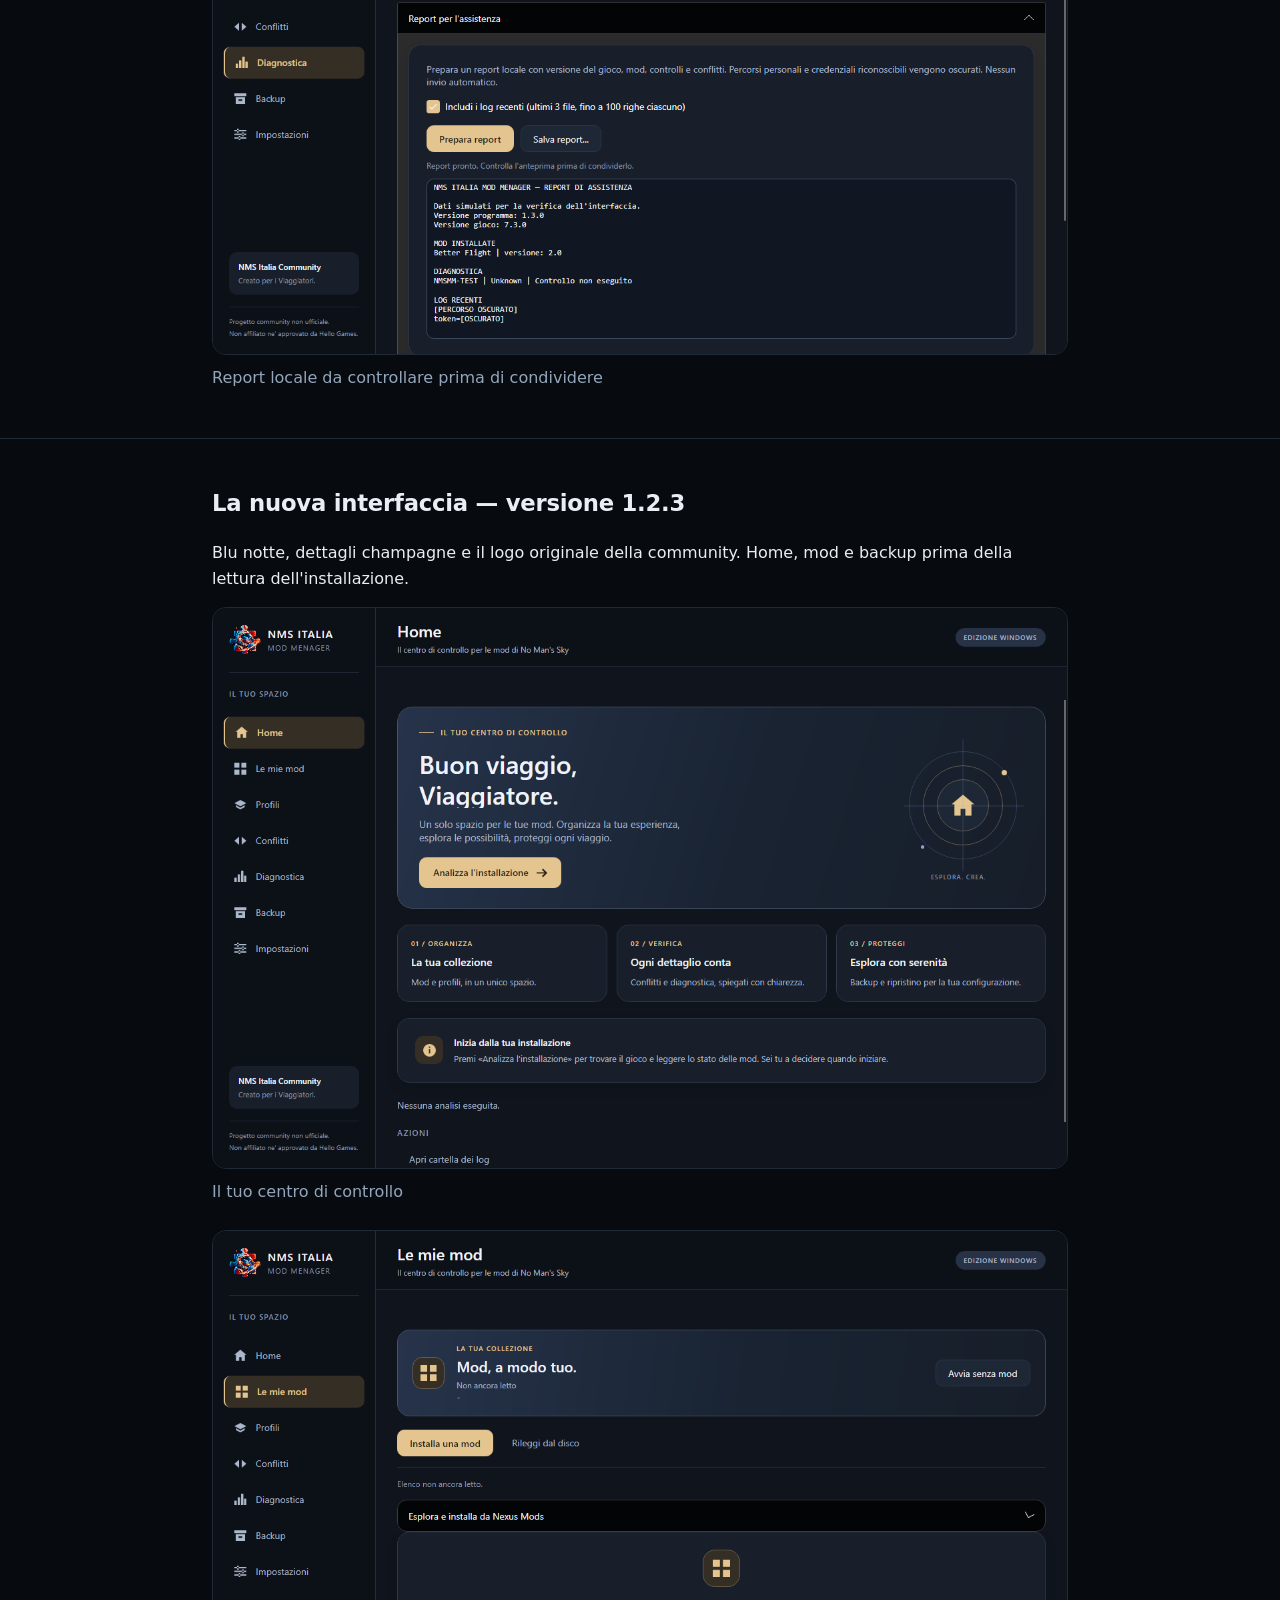
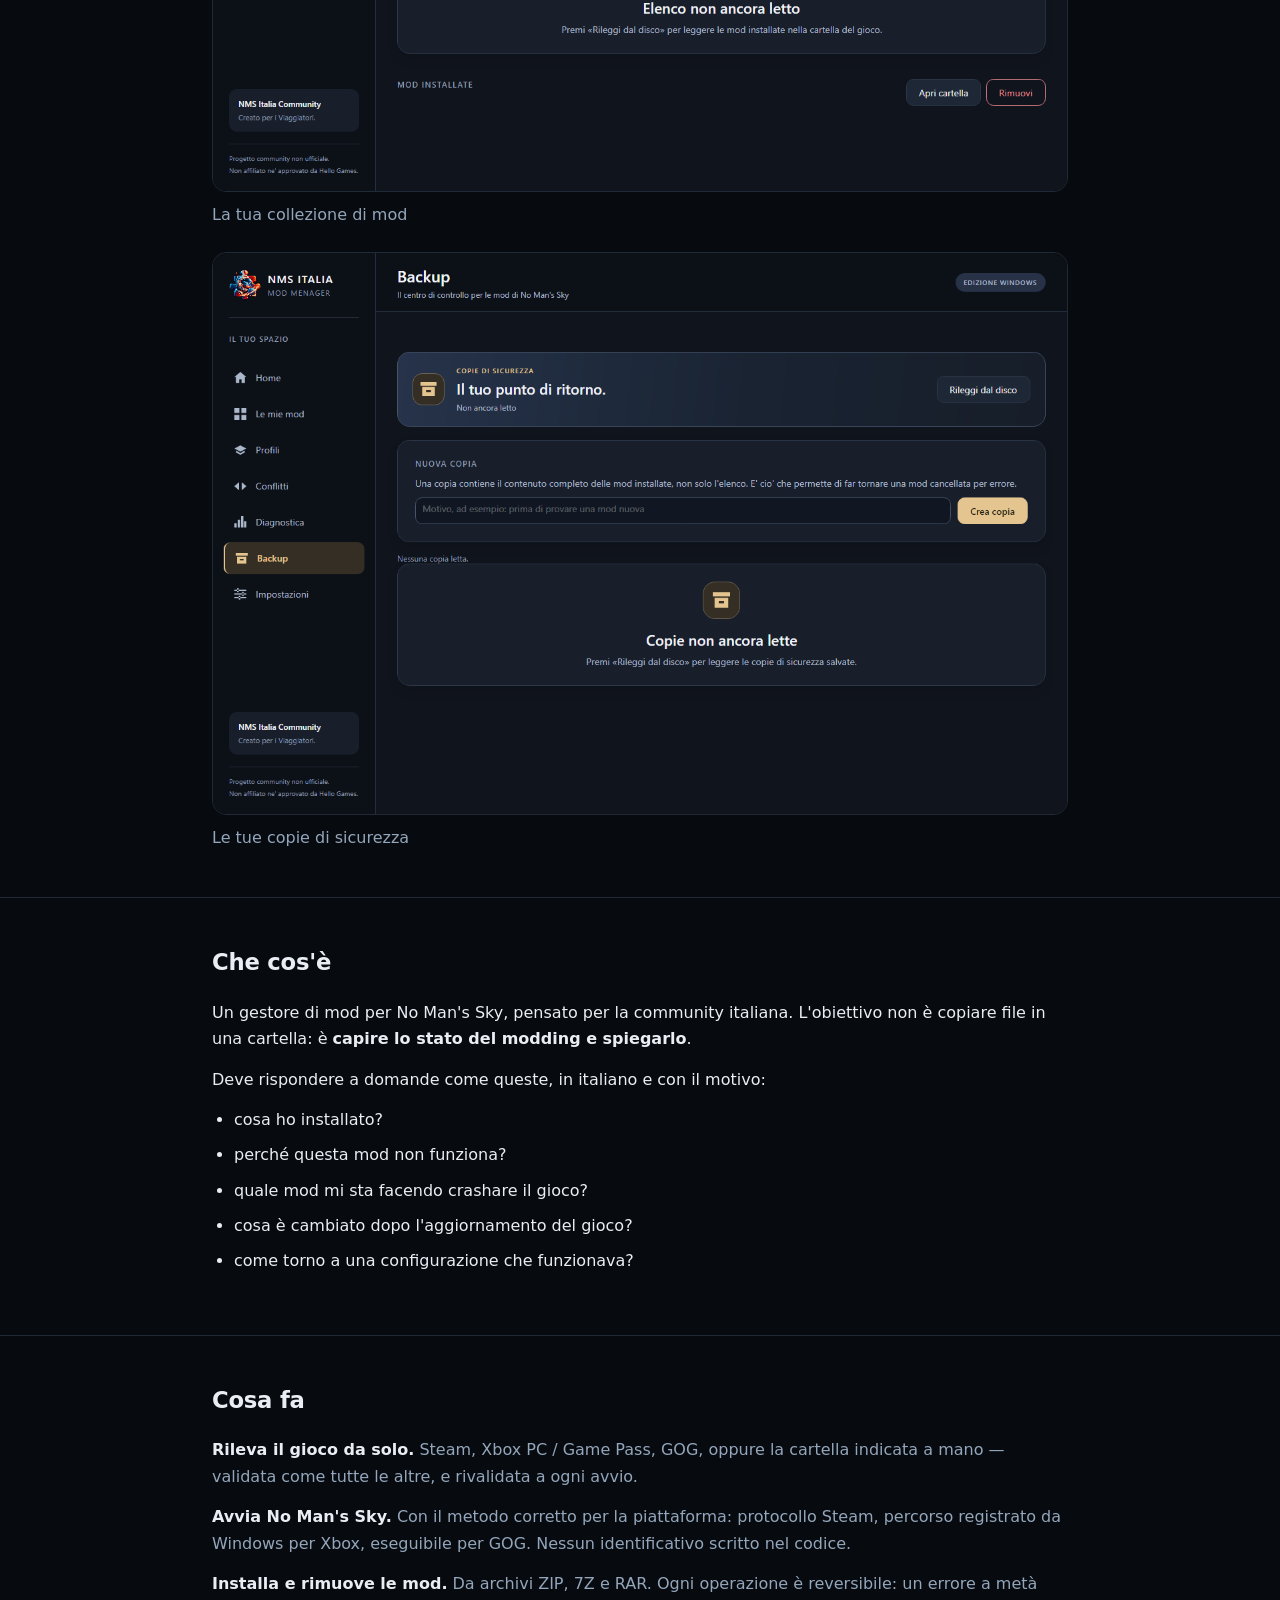
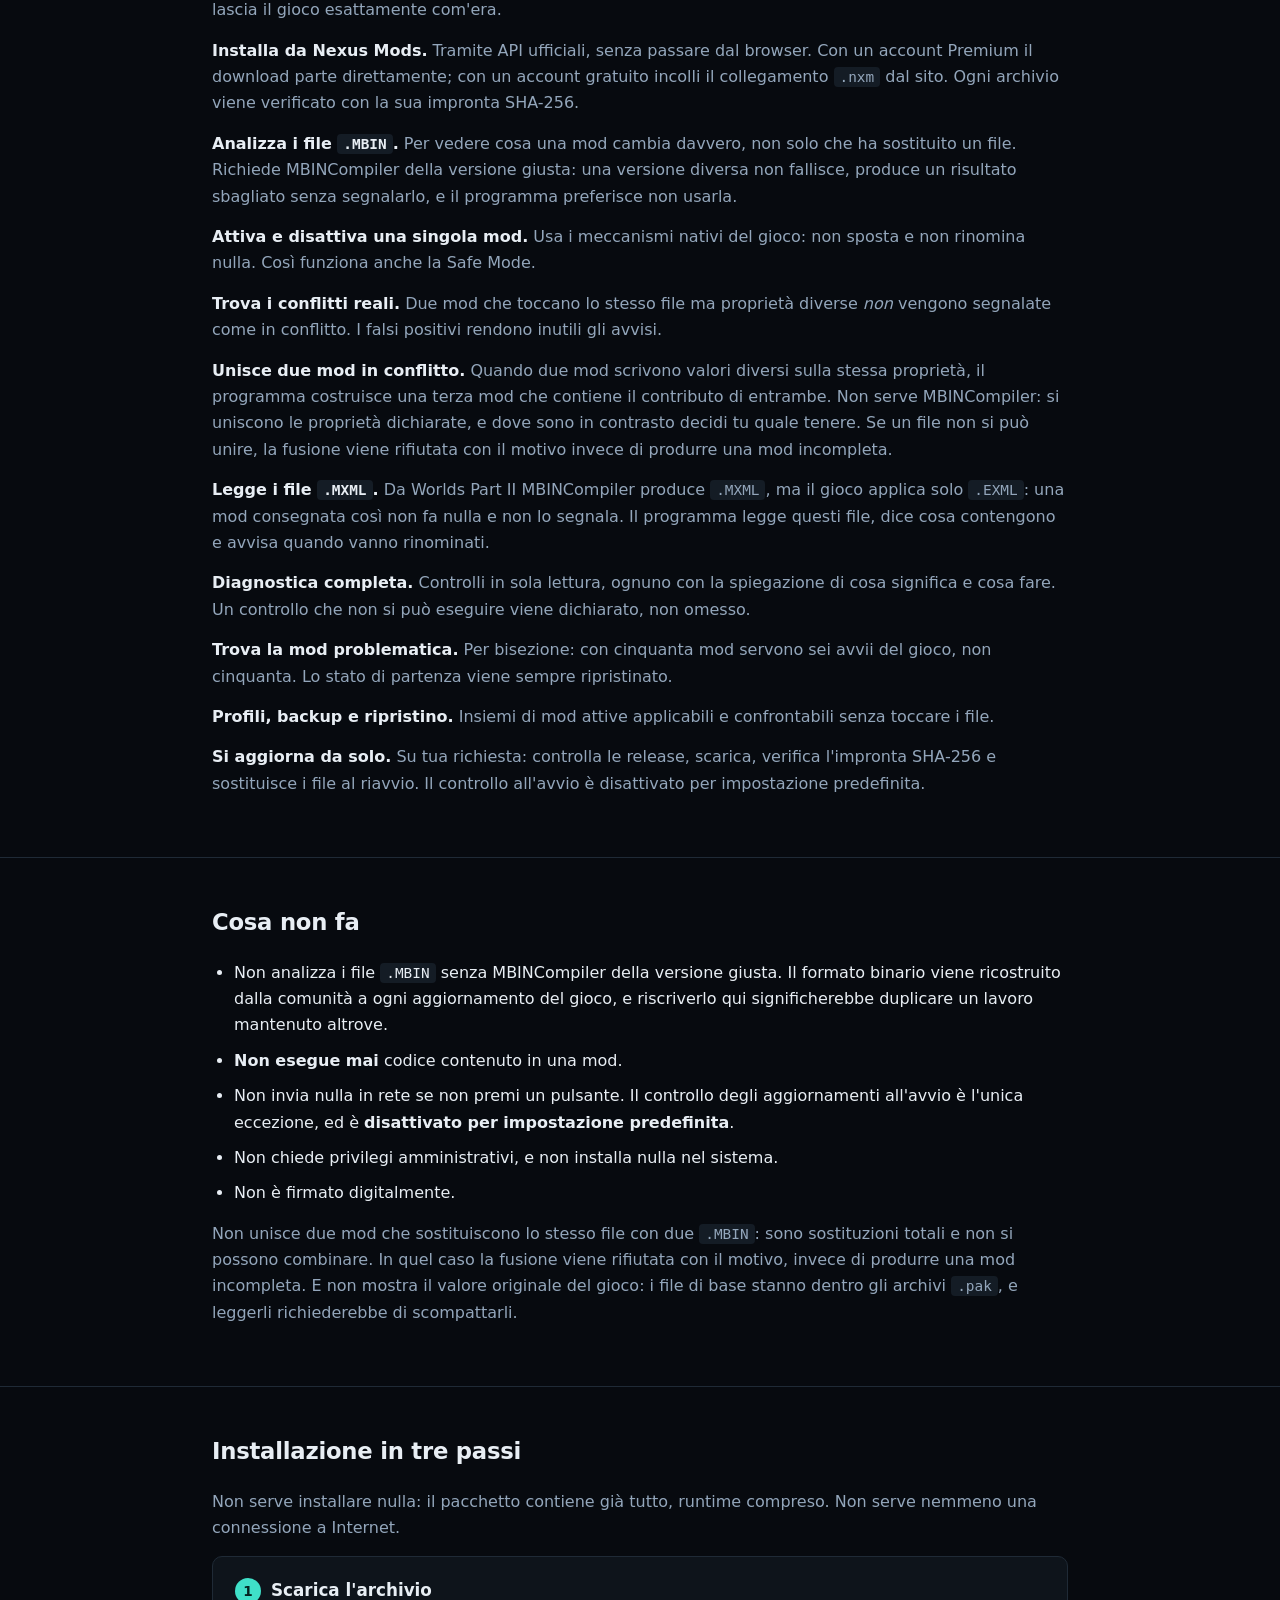
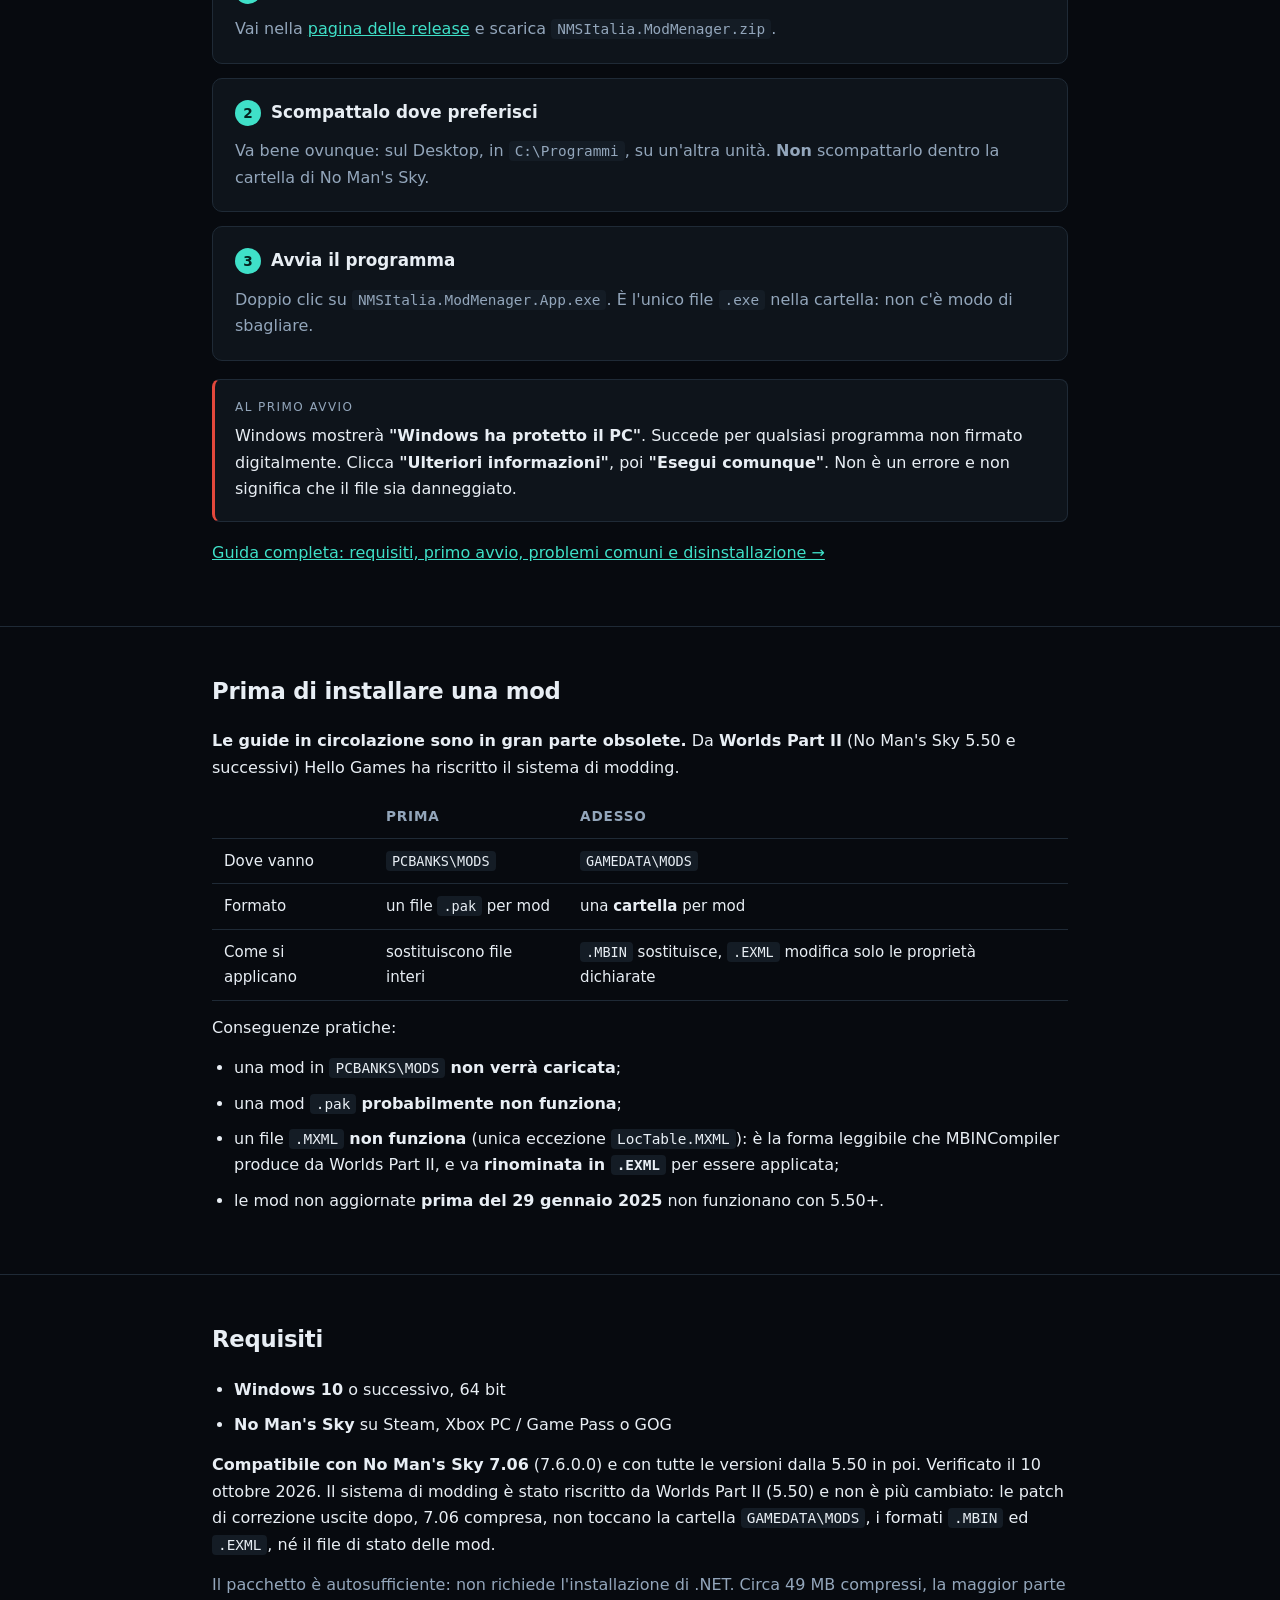
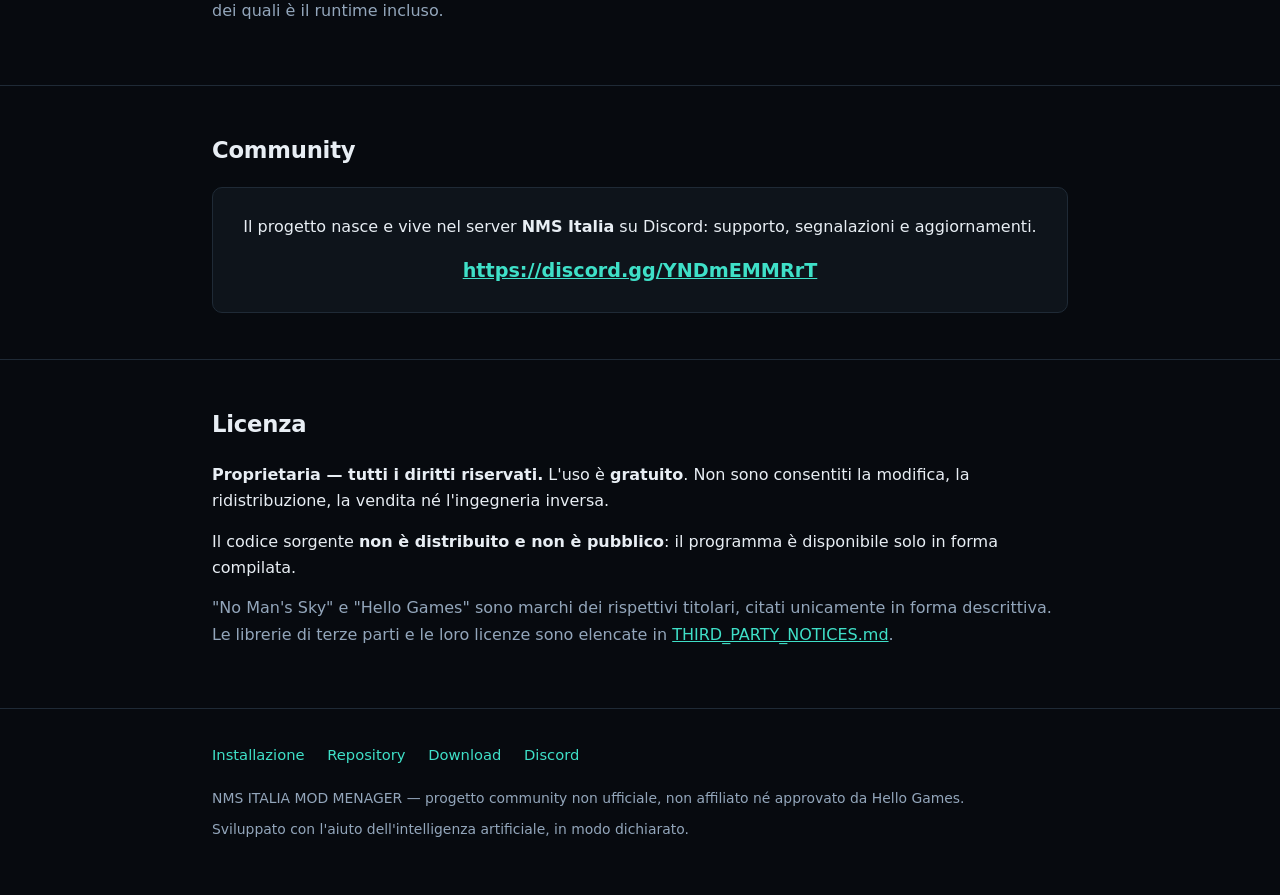
==== commit c8cad0f6: "Dichiara la compatibilita' con No Man's Sky 7.06 Verificata il 10 ottobre 2026. La 7.06 e' una patch" ====
--- a/index.html
+++ b/index.html
@@ -192,6 +192,14 @@
       <li><strong>Windows 10</strong> o successivo, 64 bit</li>
       <li><strong>No Man's Sky</strong> su Steam, Xbox PC / Game Pass o GOG</li>
     </ul>
+    <p>
+      <strong>Compatibile con No Man's Sky 7.06</strong> (7.6.0.0) e con tutte le
+      versioni dalla 5.50 in poi. Verificato il 10 ottobre 2026. Il sistema di
+      modding è stato riscritto da Worlds Part II (5.50) e non è più cambiato: le
+      patch di correzione uscite dopo, 7.06 compresa, non toccano la cartella
+      <code>GAMEDATA\MODS</code>, i formati <code>.MBIN</code> ed <code>.EXML</code>,
+      né il file di stato delle mod.
+    </p>
     <p style="color:var(--testo-tenue)">
       Il pacchetto è autosufficiente: non richiede l'installazione di .NET.
       Circa 49 MB compressi, la maggior parte dei quali è il runtime incluso.
